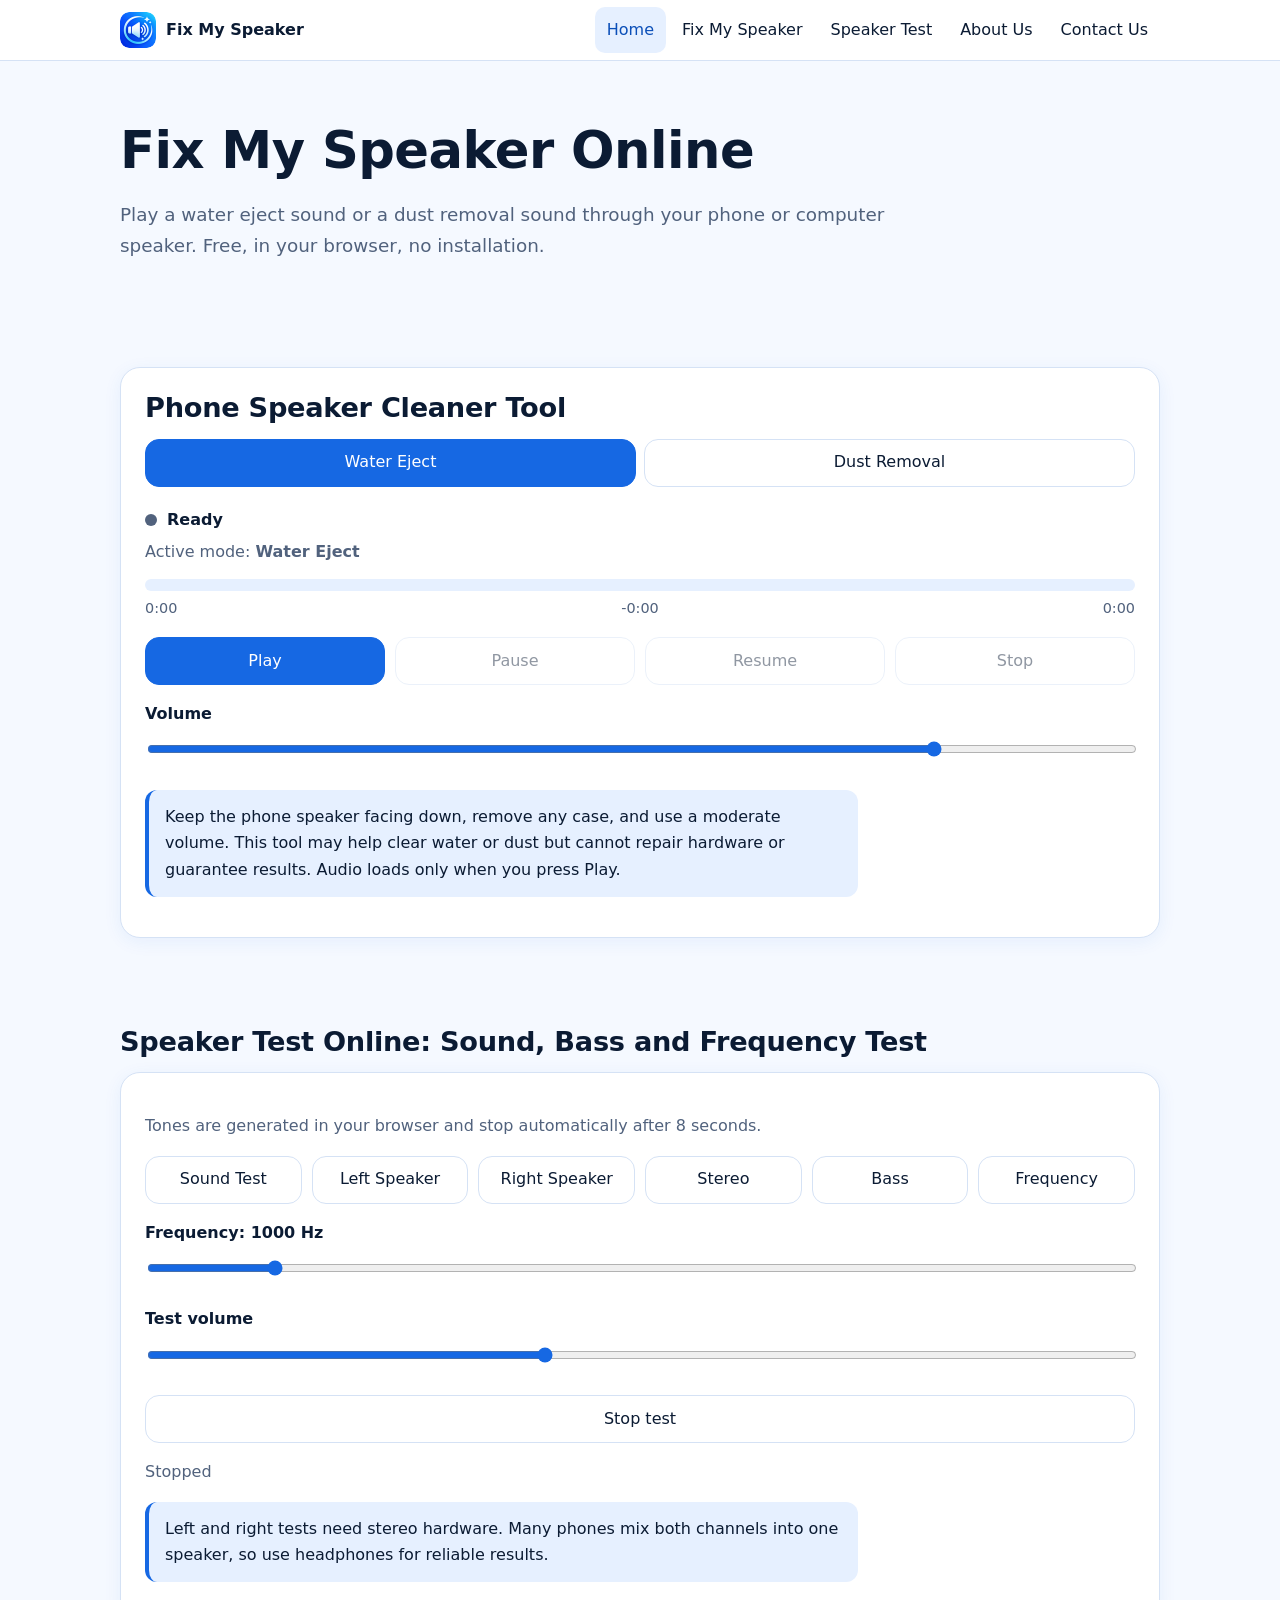
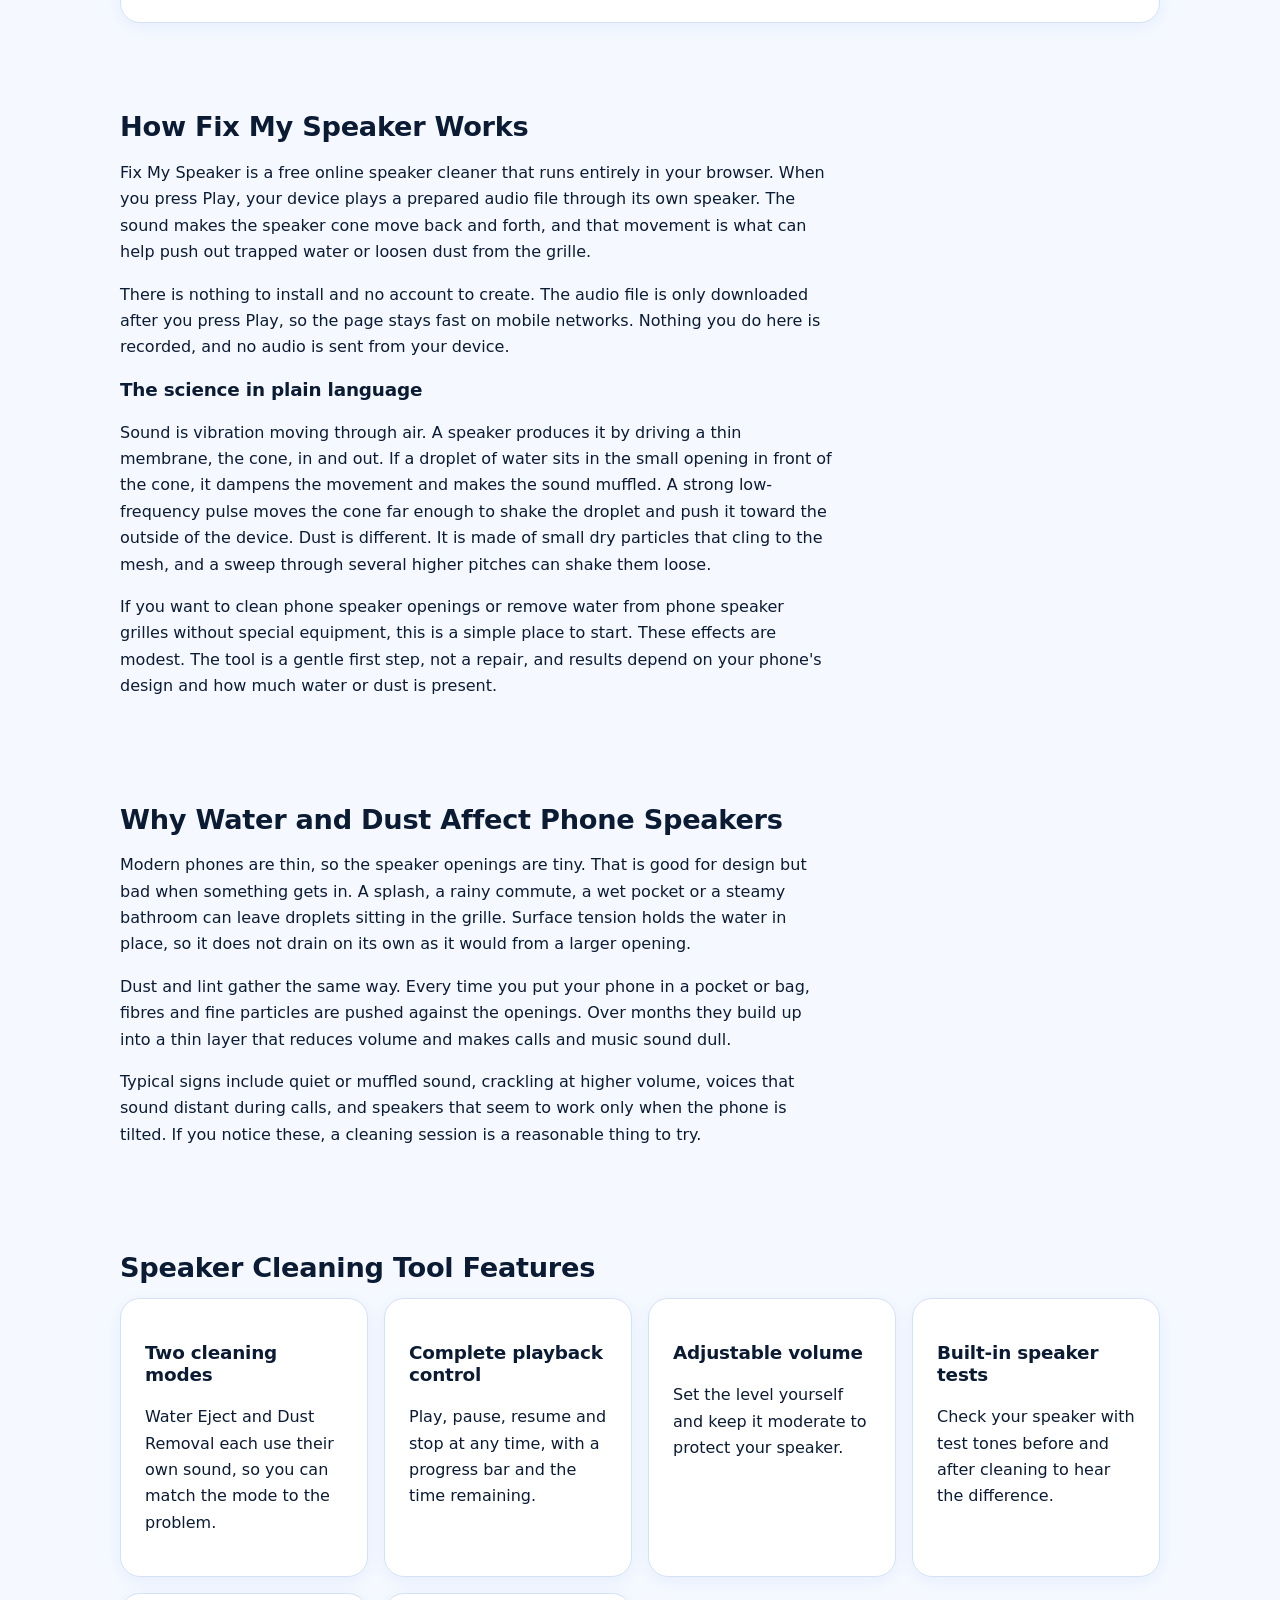
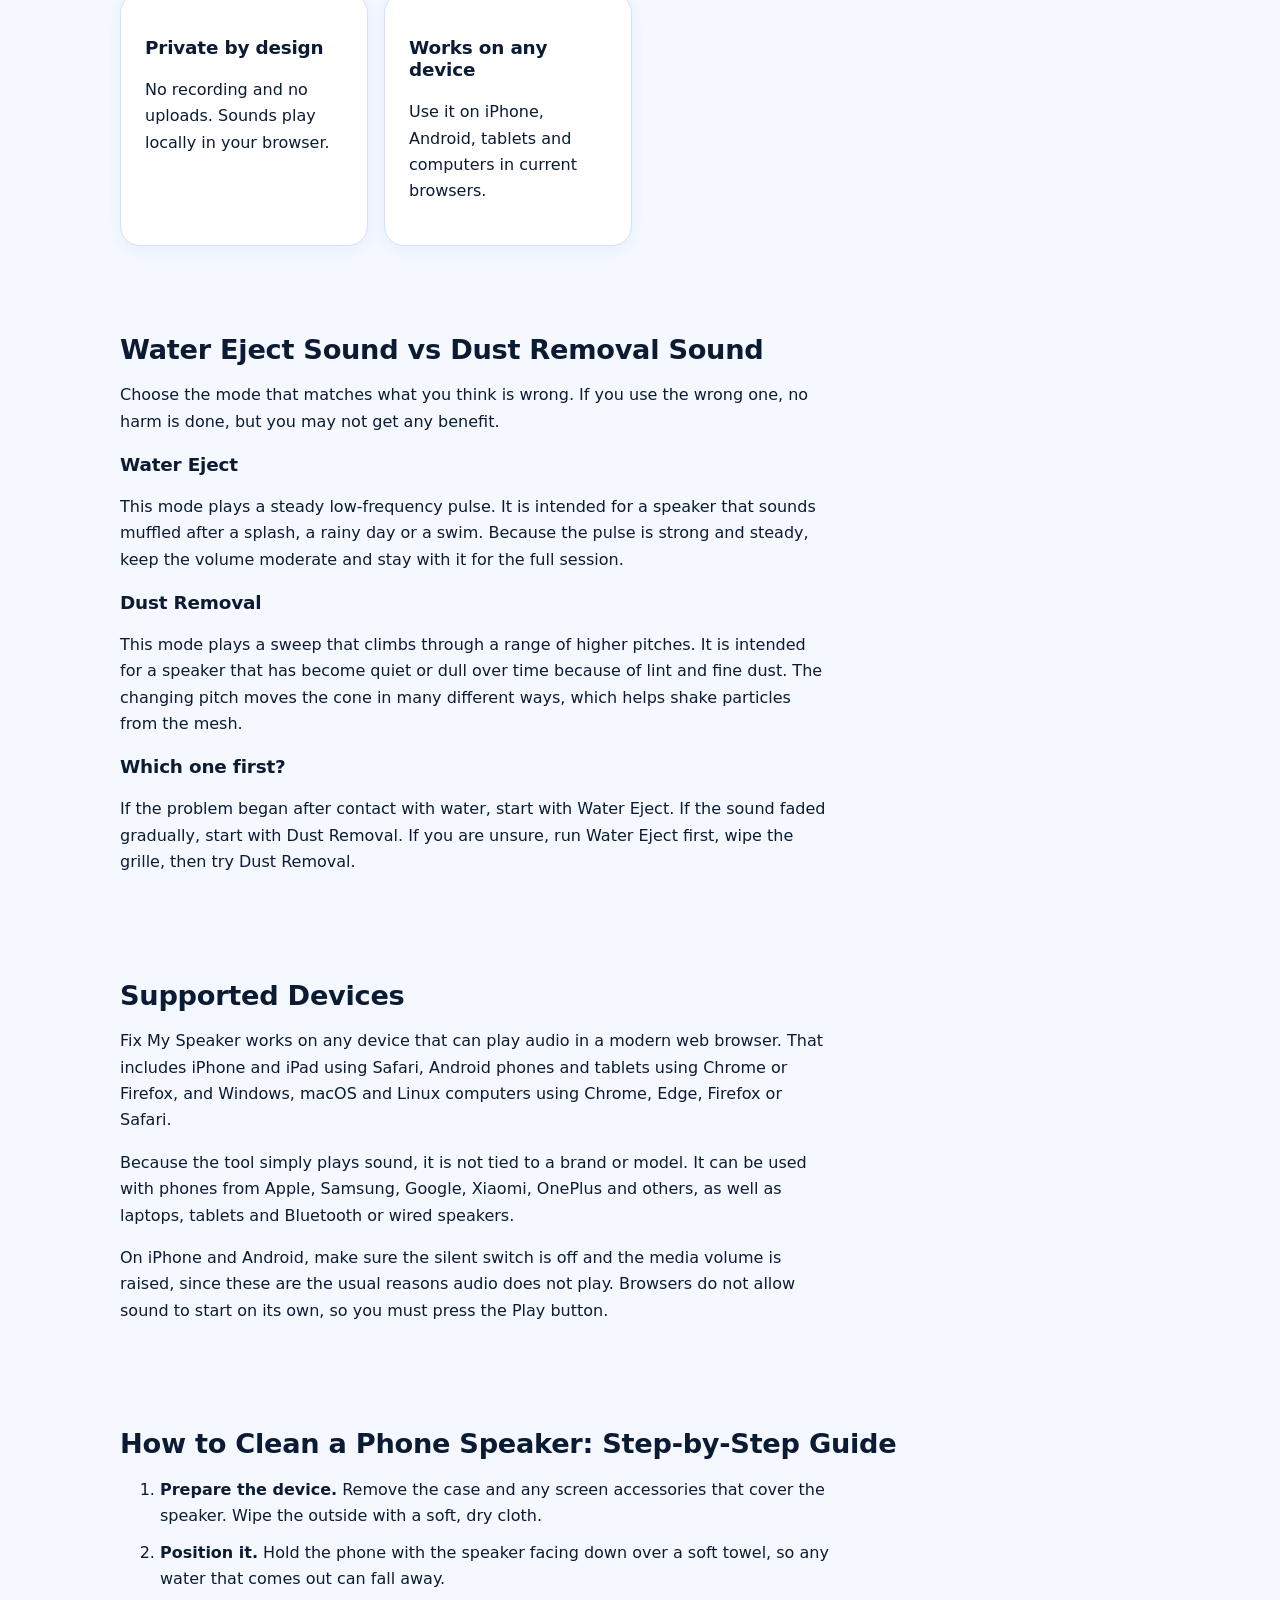
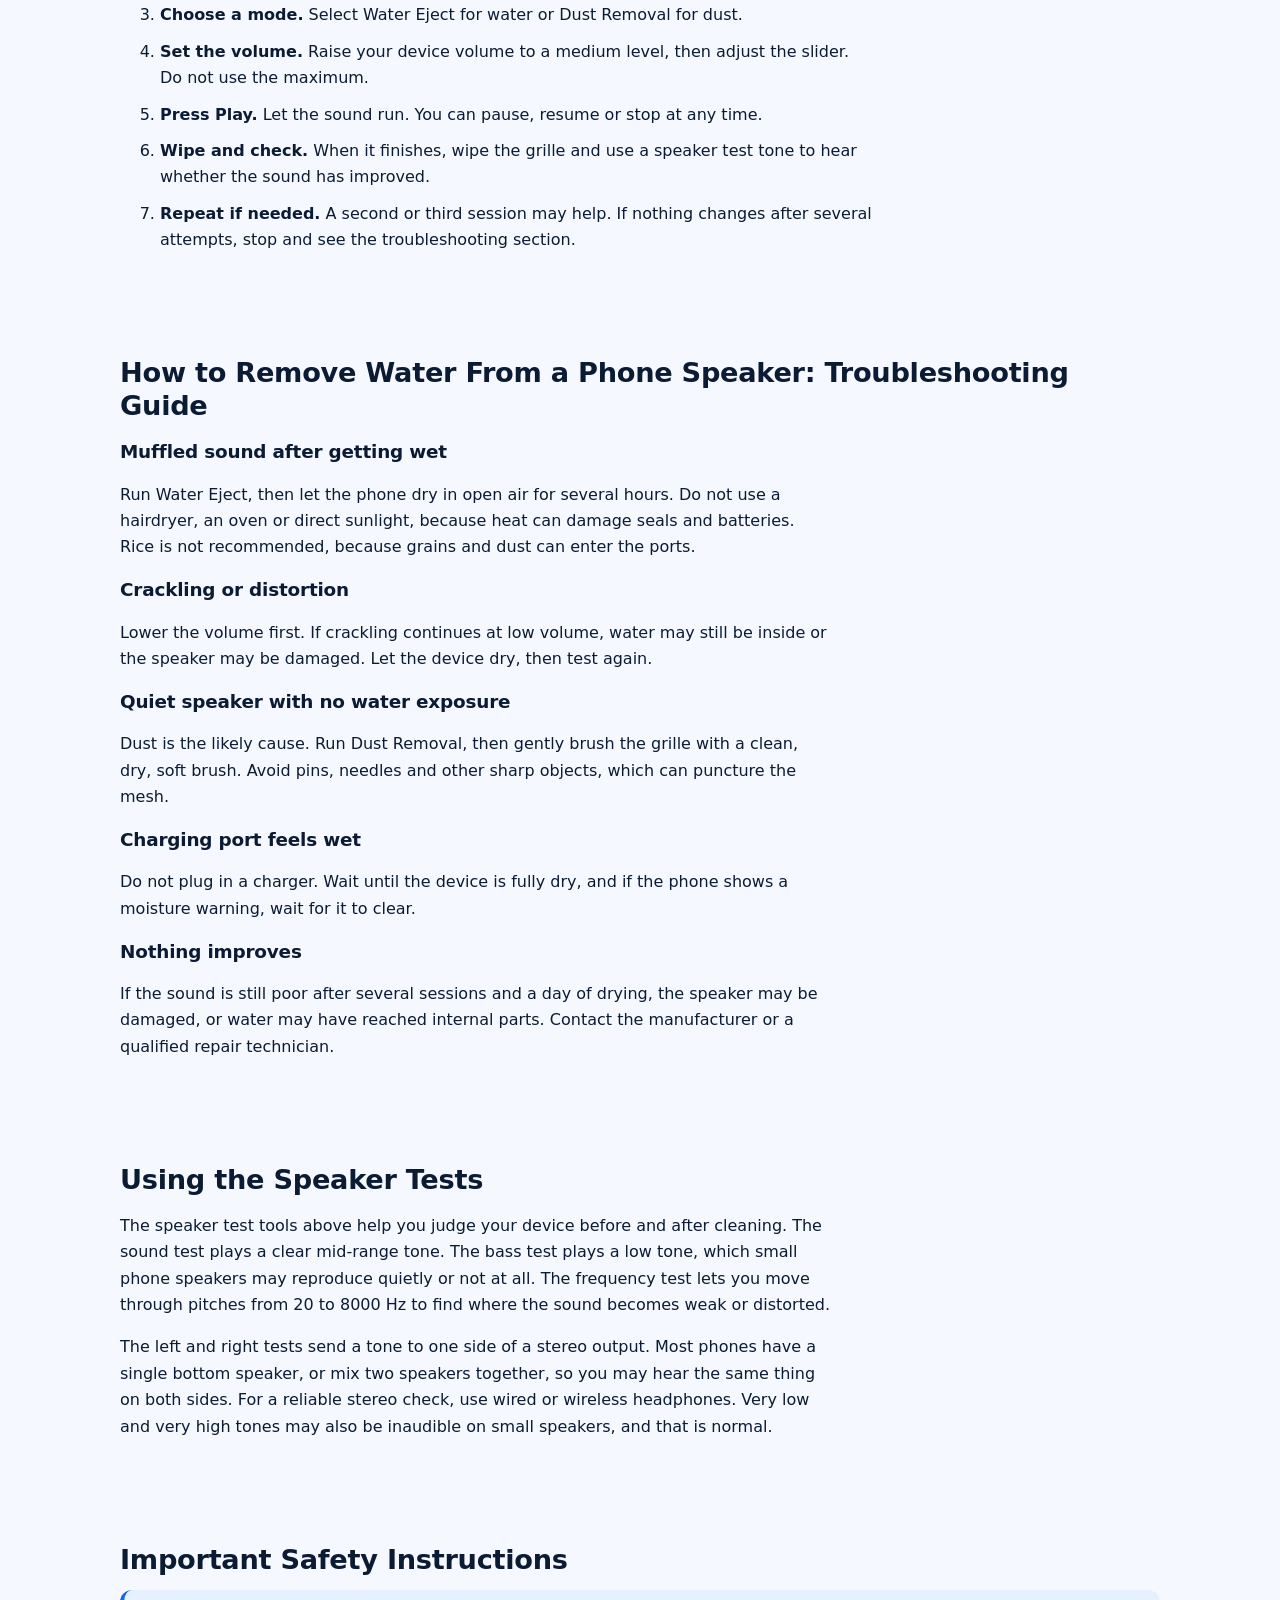
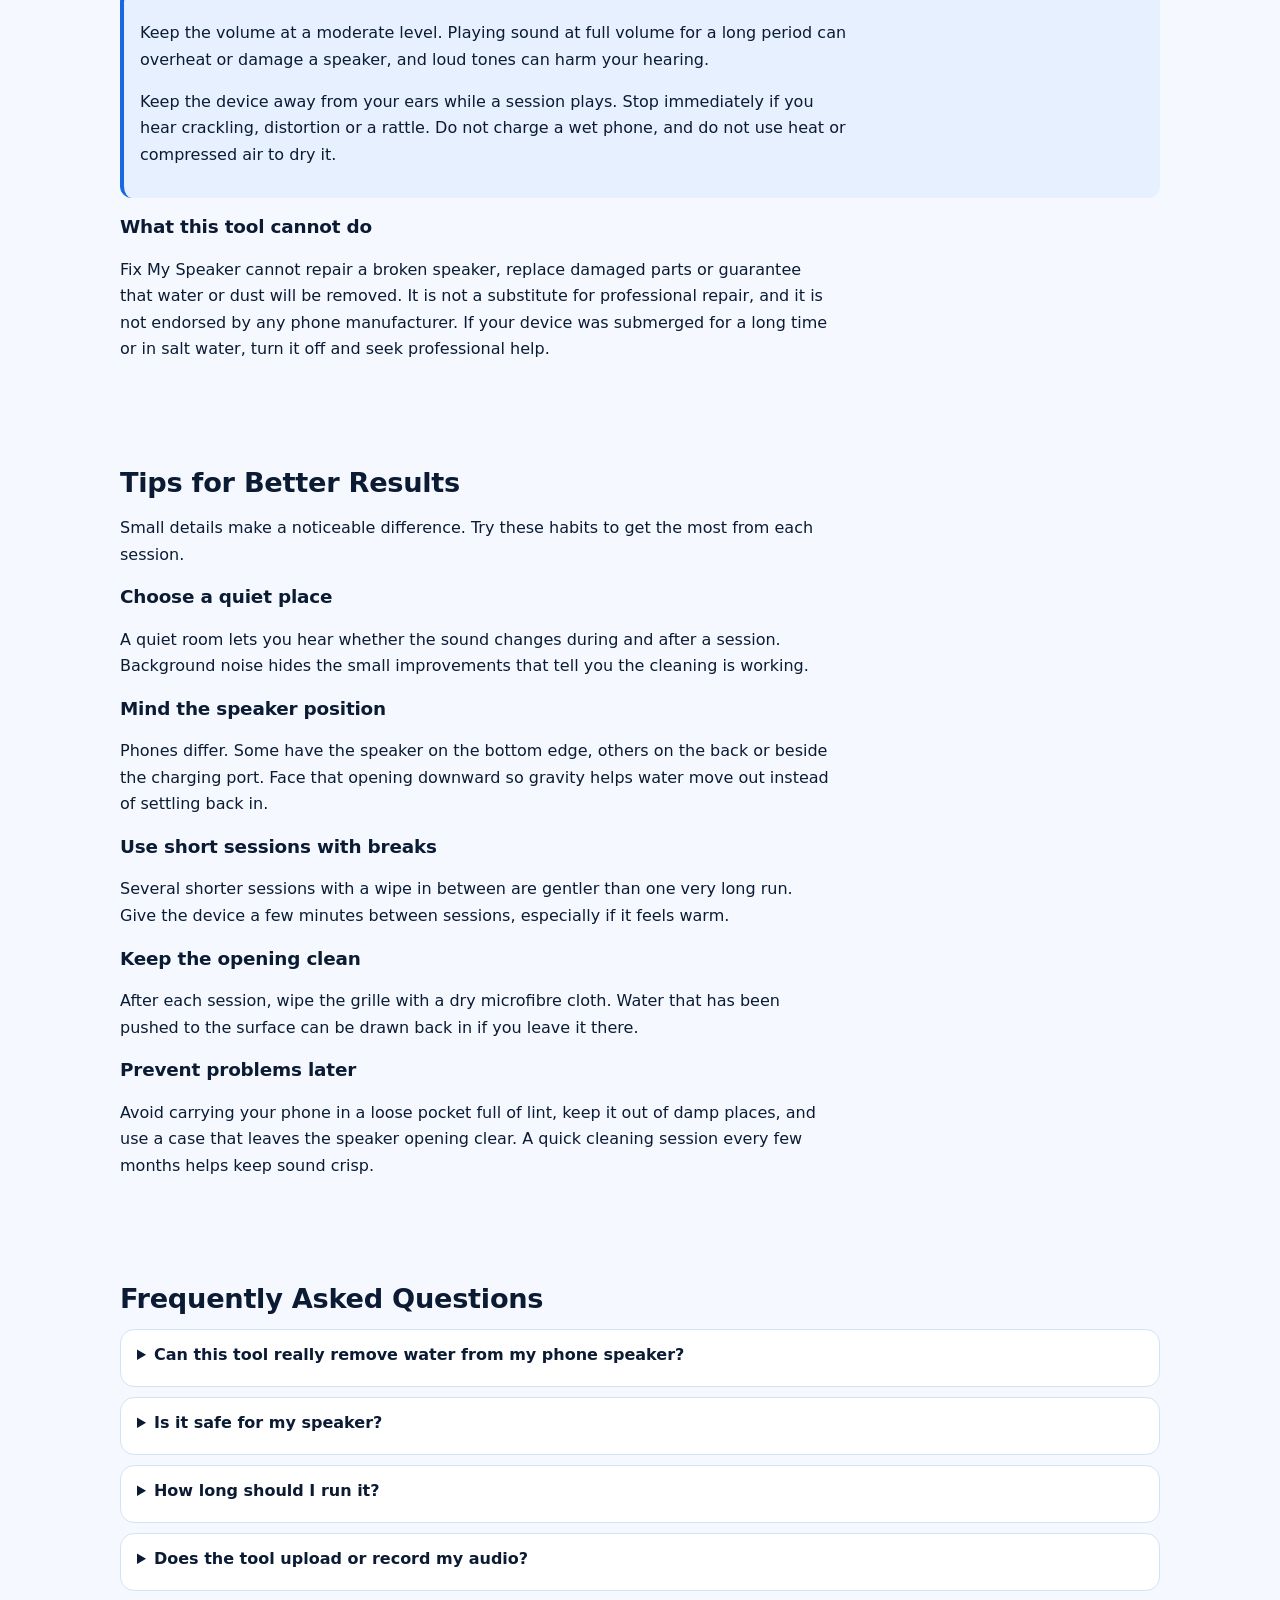
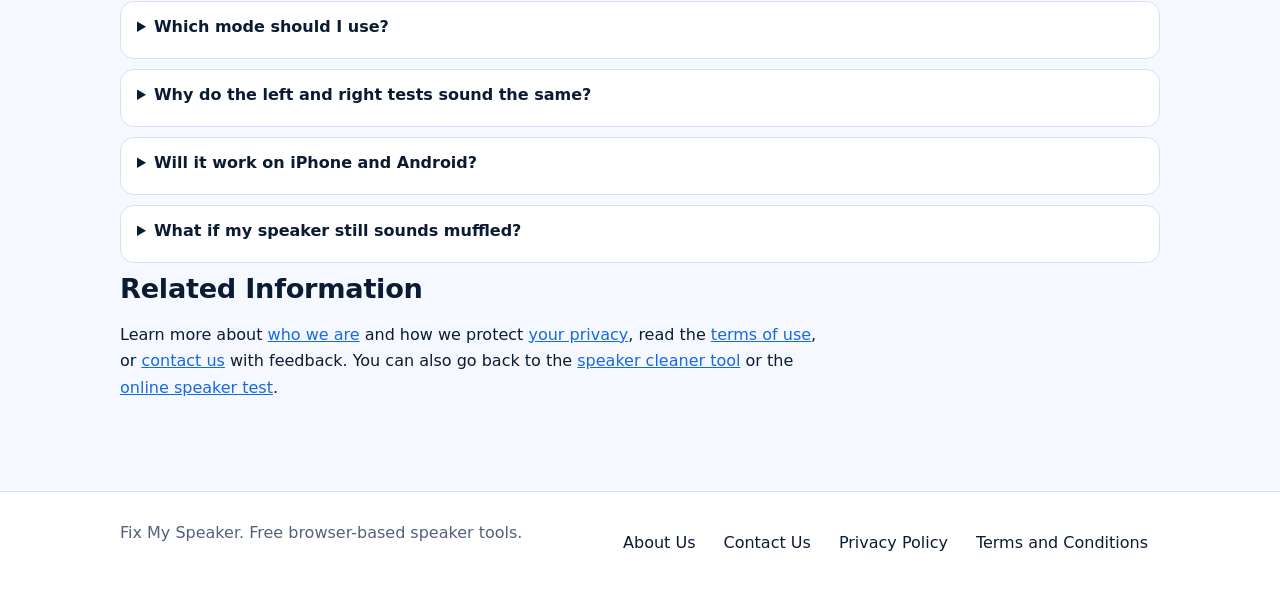
==== index.html @ d9e3760f "Add files via upload" ====
<!doctype html><html lang="en"><head><meta charset="utf-8"><meta name="viewport" content="width=device-width,initial-scale=1">
<title>Fix My Speaker Online | Water Eject and Dust Removal Sound</title><meta name="description" content="Fix My Speaker is a free online speaker cleaner. Play water eject and dust removal sounds, clean your phone speaker and run speaker tests in your browser."><meta name="robots" content="index,follow,max-image-preview:large,max-snippet:-1,max-video-preview:-1"><link rel="canonical" href="https://fixmyspeakercleaner.com.in/"><link rel="alternate" hreflang="en" href="https://fixmyspeakercleaner.com.in/"><link rel="alternate" hreflang="x-default" href="https://fixmyspeakercleaner.com.in/">
<meta name="author" content="Fix My Speaker"><meta name="color-scheme" content="light dark"><meta name="theme-color" content="#1668e3">
<meta property="og:type" content="website"><meta property="og:site_name" content="Fix My Speaker"><meta property="og:locale" content="en_US"><meta property="og:title" content="Fix My Speaker Online | Water Eject and Dust Removal Sound"><meta property="og:description" content="Fix My Speaker is a free online speaker cleaner. Play water eject and dust removal sounds, clean your phone speaker and run speaker tests in your browser."><meta property="og:url" content="https://fixmyspeakercleaner.com.in/">
<meta property="og:image" content="https://fixmyspeakercleaner.com.in/og-image.png"><meta property="og:image:width" content="1200"><meta property="og:image:height" content="630"><meta property="og:image:alt" content="Fix My Speaker logo with the text Water Eject and Dust Removal Sound">
<meta name="twitter:card" content="summary_large_image"><meta name="twitter:title" content="Fix My Speaker Online | Water Eject and Dust Removal Sound"><meta name="twitter:description" content="Fix My Speaker is a free online speaker cleaner. Play water eject and dust removal sounds, clean your phone speaker and run speaker tests in your browser."><meta name="twitter:image" content="https://fixmyspeakercleaner.com.in/og-image.png"><meta name="twitter:image:alt" content="Fix My Speaker logo with the text Water Eject and Dust Removal Sound">
<link rel="icon" href="/favicon.ico" sizes="any"><link rel="icon" type="image/png" sizes="32x32" href="/favicon-32.png"><link rel="icon" type="image/png" sizes="16x16" href="/favicon-16.png"><link rel="apple-touch-icon" href="/apple-touch-icon.png"><link rel="manifest" href="/manifest.webmanifest">
<link rel="stylesheet" href="/style.css">
<script type="application/ld+json">[{"@context": "https://schema.org", "@type": "WebSite", "@id": "https://fixmyspeakercleaner.com.in/#website", "name": "Fix My Speaker", "alternateName": "Fix My Speaker Online", "url": "https://fixmyspeakercleaner.com.in/", "inLanguage": "en", "publisher": {"@id": "https://fixmyspeakercleaner.com.in/#org"}}, {"@type": "Organization", "@id": "https://fixmyspeakercleaner.com.in/#org", "name": "Fix My Speaker", "url": "https://fixmyspeakercleaner.com.in/", "logo": {"@type": "ImageObject", "url": "https://fixmyspeakercleaner.com.in/icon-512.png", "width": 512, "height": 512}, "@context": "https://schema.org"}, {"@context": "https://schema.org", "@type": "WebPage", "@id": "https://fixmyspeakercleaner.com.in/#webpage", "url": "https://fixmyspeakercleaner.com.in/", "name": "Fix My Speaker Online | Water Eject and Dust Removal Sound", "description": "Fix My Speaker is a free online speaker cleaner. Play water eject and dust removal sounds, clean your phone speaker and run speaker tests in your browser.", "inLanguage": "en", "isPartOf": {"@id": "https://fixmyspeakercleaner.com.in/#website"}, "publisher": {"@id": "https://fixmyspeakercleaner.com.in/#org"}, "primaryImageOfPage": {"@type": "ImageObject", "url": "https://fixmyspeakercleaner.com.in/og-image.png", "width": 1200, "height": 630}, "datePublished": "2026-10-30", "dateModified": "2026-10-30"}, {"@context": "https://schema.org", "@type": "WebApplication", "name": "Fix My Speaker Speaker Cleaner", "url": "https://fixmyspeakercleaner.com.in/", "applicationCategory": "UtilitiesApplication", "operatingSystem": "Any (web browser)", "browserRequirements": "Requires a modern browser with HTML5 audio", "description": "Online speaker cleaner with water eject and dust removal sounds and speaker tests.", "inLanguage": "en", "isAccessibleForFree": true, "offers": {"@type": "Offer", "price": "0", "priceCurrency": "USD"}, "publisher": {"@id": "https://fixmyspeakercleaner.com.in/#org"}}]</script></head><body>
<a class="skip" href="#main">Skip to main content</a>
<header><div class="w"><a class="logo" href="/"><img src="/logo-72.png" width="36" height="36" alt="Fix My Speaker logo, a speaker icon with sound waves"><span>Fix My Speaker</span></a><nav aria-label="Main"><a href="/" aria-current="page">Home</a><a href="/#fix-my-speaker">Fix My Speaker</a><a href="/#speaker-test">Speaker Test</a><a href="/about-us.html">About Us</a><a href="/contact-us.html">Contact Us</a></nav></div></header>
<main id="main"><section><div class="w"><h1>Fix My Speaker Online</h1>
<p class="mut" style="font-size:1.15rem">Play a water eject sound or a dust removal sound through your phone or computer speaker. Free, in your browser, no installation.</p></div></section>
<section id="fix-my-speaker"><div class="w"><div class="card" id="tool">
<h2>Phone Speaker Cleaner Tool</h2>
<div class="tabs" role="tablist" aria-label="Cleaning mode"><button class="tab" role="tab" data-mode="water" aria-selected="true">Water Eject</button><button class="tab" role="tab" data-mode="dust" aria-selected="false">Dust Removal</button></div>
<div id="stbox" class="status" aria-live="polite"><span class="dot"></span><span id="st">Ready</span></div>
<p class="mut" style="margin:6px 0 14px">Active mode: <strong id="modename">Water Eject</strong></p>
<div class="bar" id="bar" role="progressbar" aria-label="Playback progress"><i></i></div>
<div class="times"><span id="cur">0:00</span><span id="rem">-0:00</span><span id="tot">0:00</span></div>
<div class="ctrls"><button class="primary" id="play">Play</button><button id="pause" disabled>Pause</button><button id="resume" disabled>Resume</button><button id="stop" disabled>Stop</button></div>
<label for="vol">Volume</label><input id="vol" type="range" min="0" max="100" value="80">
<p id="err" class="msg err" role="alert"></p>
<p class="note">Keep the phone speaker facing down, remove any case, and use a moderate volume. This tool may help clear water or dust but cannot repair hardware or guarantee results. Audio loads only when you press Play.</p>
</div></div></section>
<section id="speaker-test"><div class="w"><h2>Speaker Test Online: Sound, Bass and Frequency Test</h2>
<div class="card"><p class="mut">Tones are generated in your browser and stop automatically after 8 seconds.</p>
<div class="ctrls"><button data-t="s" data-f="440">Sound Test</button><button data-t="l" data-f="440" data-p="-1">Left Speaker</button><button data-t="r" data-f="440" data-p="1">Right Speaker</button><button data-t="st" data-f="440">Stereo</button><button data-t="b" data-f="60">Bass</button><button data-t="freq">Frequency</button></div>
<label for="fq">Frequency: <span id="fqv">1000 Hz</span></label><input id="fq" type="range" min="20" max="8000" value="1000">
<label for="tvol">Test volume</label><input id="tvol" type="range" min="0" max="100" value="40">
<div class="ctrls"><button id="tstop">Stop test</button></div><p id="tstat" class="mut" aria-live="polite">Stopped</p><p id="terr" class="msg err"></p>
<p class="note">Left and right tests need stereo hardware. Many phones mix both channels into one speaker, so use headphones for reliable results.</p></div></div></section>
<section><div class="w"><h2>How Fix My Speaker Works</h2>
<p>Fix My Speaker is a free online speaker cleaner that runs entirely in your browser. When you press Play, your device plays a prepared audio file through its own speaker. The sound makes the speaker cone move back and forth, and that movement is what can help push out trapped water or loosen dust from the grille.</p>
<p>There is nothing to install and no account to create. The audio file is only downloaded after you press Play, so the page stays fast on mobile networks. Nothing you do here is recorded, and no audio is sent from your device.</p>
<h3>The science in plain language</h3>
<p>Sound is vibration moving through air. A speaker produces it by driving a thin membrane, the cone, in and out. If a droplet of water sits in the small opening in front of the cone, it dampens the movement and makes the sound muffled. A strong low-frequency pulse moves the cone far enough to shake the droplet and push it toward the outside of the device. Dust is different. It is made of small dry particles that cling to the mesh, and a sweep through several higher pitches can shake them loose.</p>
<p>If you want to clean phone speaker openings or remove water from phone speaker grilles without special equipment, this is a simple place to start. These effects are modest. The tool is a gentle first step, not a repair, and results depend on your phone's design and how much water or dust is present.</p></div></section>
<section><div class="w"><h2>Why Water and Dust Affect Phone Speakers</h2>
<p>Modern phones are thin, so the speaker openings are tiny. That is good for design but bad when something gets in. A splash, a rainy commute, a wet pocket or a steamy bathroom can leave droplets sitting in the grille. Surface tension holds the water in place, so it does not drain on its own as it would from a larger opening.</p>
<p>Dust and lint gather the same way. Every time you put your phone in a pocket or bag, fibres and fine particles are pushed against the openings. Over months they build up into a thin layer that reduces volume and makes calls and music sound dull.</p>
<p>Typical signs include quiet or muffled sound, crackling at higher volume, voices that sound distant during calls, and speakers that seem to work only when the phone is tilted. If you notice these, a cleaning session is a reasonable thing to try.</p></div></section>
<section><div class="w"><h2>Speaker Cleaning Tool Features</h2><div class="grid">
<div class="card"><h3>Two cleaning modes</h3><p>Water Eject and Dust Removal each use their own sound, so you can match the mode to the problem.</p></div>
<div class="card"><h3>Complete playback control</h3><p>Play, pause, resume and stop at any time, with a progress bar and the time remaining.</p></div>
<div class="card"><h3>Adjustable volume</h3><p>Set the level yourself and keep it moderate to protect your speaker.</p></div>
<div class="card"><h3>Built-in speaker tests</h3><p>Check your speaker with test tones before and after cleaning to hear the difference.</p></div>
<div class="card"><h3>Private by design</h3><p>No recording and no uploads. Sounds play locally in your browser.</p></div>
<div class="card"><h3>Works on any device</h3><p>Use it on iPhone, Android, tablets and computers in current browsers.</p></div></div></div></section>
<section><div class="w"><h2>Water Eject Sound vs Dust Removal Sound</h2>
<p>Choose the mode that matches what you think is wrong. If you use the wrong one, no harm is done, but you may not get any benefit.</p>
<h3>Water Eject</h3><p>This mode plays a steady low-frequency pulse. It is intended for a speaker that sounds muffled after a splash, a rainy day or a swim. Because the pulse is strong and steady, keep the volume moderate and stay with it for the full session.</p>
<h3>Dust Removal</h3><p>This mode plays a sweep that climbs through a range of higher pitches. It is intended for a speaker that has become quiet or dull over time because of lint and fine dust. The changing pitch moves the cone in many different ways, which helps shake particles from the mesh.</p>
<h3>Which one first?</h3><p>If the problem began after contact with water, start with Water Eject. If the sound faded gradually, start with Dust Removal. If you are unsure, run Water Eject first, wipe the grille, then try Dust Removal.</p></div></section>
<section><div class="w"><h2>Supported Devices</h2>
<p>Fix My Speaker works on any device that can play audio in a modern web browser. That includes iPhone and iPad using Safari, Android phones and tablets using Chrome or Firefox, and Windows, macOS and Linux computers using Chrome, Edge, Firefox or Safari.</p>
<p>Because the tool simply plays sound, it is not tied to a brand or model. It can be used with phones from Apple, Samsung, Google, Xiaomi, OnePlus and others, as well as laptops, tablets and Bluetooth or wired speakers.</p>
<p>On iPhone and Android, make sure the silent switch is off and the media volume is raised, since these are the usual reasons audio does not play. Browsers do not allow sound to start on its own, so you must press the Play button.</p></div></section>
<section><div class="w"><h2>How to Clean a Phone Speaker: Step-by-Step Guide</h2>
<ol><li><strong>Prepare the device.</strong> Remove the case and any screen accessories that cover the speaker. Wipe the outside with a soft, dry cloth.</li>
<li><strong>Position it.</strong> Hold the phone with the speaker facing down over a soft towel, so any water that comes out can fall away.</li>
<li><strong>Choose a mode.</strong> Select Water Eject for water or Dust Removal for dust.</li>
<li><strong>Set the volume.</strong> Raise your device volume to a medium level, then adjust the slider. Do not use the maximum.</li>
<li><strong>Press Play.</strong> Let the sound run. You can pause, resume or stop at any time.</li>
<li><strong>Wipe and check.</strong> When it finishes, wipe the grille and use a speaker test tone to hear whether the sound has improved.</li>
<li><strong>Repeat if needed.</strong> A second or third session may help. If nothing changes after several attempts, stop and see the troubleshooting section.</li></ol></div></section>
<section><div class="w"><h2>How to Remove Water From a Phone Speaker: Troubleshooting Guide</h2>
<h3>Muffled sound after getting wet</h3><p>Run Water Eject, then let the phone dry in open air for several hours. Do not use a hairdryer, an oven or direct sunlight, because heat can damage seals and batteries. Rice is not recommended, because grains and dust can enter the ports.</p>
<h3>Crackling or distortion</h3><p>Lower the volume first. If crackling continues at low volume, water may still be inside or the speaker may be damaged. Let the device dry, then test again.</p>
<h3>Quiet speaker with no water exposure</h3><p>Dust is the likely cause. Run Dust Removal, then gently brush the grille with a clean, dry, soft brush. Avoid pins, needles and other sharp objects, which can puncture the mesh.</p>
<h3>Charging port feels wet</h3><p>Do not plug in a charger. Wait until the device is fully dry, and if the phone shows a moisture warning, wait for it to clear.</p>
<h3>Nothing improves</h3><p>If the sound is still poor after several sessions and a day of drying, the speaker may be damaged, or water may have reached internal parts. Contact the manufacturer or a qualified repair technician.</p></div></section>
<section id="speaker-test-guide"><div class="w"><h2>Using the Speaker Tests</h2>
<p>The speaker test tools above help you judge your device before and after cleaning. The sound test plays a clear mid-range tone. The bass test plays a low tone, which small phone speakers may reproduce quietly or not at all. The frequency test lets you move through pitches from 20 to 8000 Hz to find where the sound becomes weak or distorted.</p>
<p>The left and right tests send a tone to one side of a stereo output. Most phones have a single bottom speaker, or mix two speakers together, so you may hear the same thing on both sides. For a reliable stereo check, use wired or wireless headphones. Very low and very high tones may also be inaudible on small speakers, and that is normal.</p></div></section>
<section><div class="w"><h2>Important Safety Instructions</h2>
<div class="note"><p>Keep the volume at a moderate level. Playing sound at full volume for a long period can overheat or damage a speaker, and loud tones can harm your hearing.</p>
<p>Keep the device away from your ears while a session plays. Stop immediately if you hear crackling, distortion or a rattle. Do not charge a wet phone, and do not use heat or compressed air to dry it.</p></div>
<h3>What this tool cannot do</h3><p>Fix My Speaker cannot repair a broken speaker, replace damaged parts or guarantee that water or dust will be removed. It is not a substitute for professional repair, and it is not endorsed by any phone manufacturer. If your device was submerged for a long time or in salt water, turn it off and seek professional help.</p></div></section>
<section><div class="w"><h2>Tips for Better Results</h2>
<p>Small details make a noticeable difference. Try these habits to get the most from each session.</p>
<h3>Choose a quiet place</h3><p>A quiet room lets you hear whether the sound changes during and after a session. Background noise hides the small improvements that tell you the cleaning is working.</p>
<h3>Mind the speaker position</h3><p>Phones differ. Some have the speaker on the bottom edge, others on the back or beside the charging port. Face that opening downward so gravity helps water move out instead of settling back in.</p>
<h3>Use short sessions with breaks</h3><p>Several shorter sessions with a wipe in between are gentler than one very long run. Give the device a few minutes between sessions, especially if it feels warm.</p>
<h3>Keep the opening clean</h3><p>After each session, wipe the grille with a dry microfibre cloth. Water that has been pushed to the surface can be drawn back in if you leave it there.</p>
<h3>Prevent problems later</h3><p>Avoid carrying your phone in a loose pocket full of lint, keep it out of damp places, and use a case that leaves the speaker opening clear. A quick cleaning session every few months helps keep sound crisp.</p></div></section>
<section><div class="w"><h2>Frequently Asked Questions</h2><details><summary>Can this tool really remove water from my phone speaker?</summary><p>It plays a low-frequency sound that makes the speaker cone vibrate, which can help push out water near the grille. It cannot guarantee results or repair damaged hardware.</p></details><details><summary>Is it safe for my speaker?</summary><p>Use a moderate volume and stop if you hear crackling or distortion. Avoid maximum volume and long sessions.</p></details><details><summary>How long should I run it?</summary><p>Run a full session of about one minute, wipe the grille, then repeat two or three times if needed.</p></details><details><summary>Does the tool upload or record my audio?</summary><p>No. The sounds play in your browser. Nothing is recorded or sent from your device.</p></details><details><summary>Which mode should I use?</summary><p>Use Water Eject after water exposure and Dust Removal when the sound has gradually become quiet or dull.</p></details><details><summary>Why do the left and right tests sound the same?</summary><p>Most phones have one speaker or mix channels. Use headphones for a reliable stereo test.</p></details><details><summary>Will it work on iPhone and Android?</summary><p>Yes. It works in current Safari, Chrome, Firefox and Edge. Turn off silent mode and raise the media volume first.</p></details><details><summary>What if my speaker still sounds muffled?</summary><p>Let the phone dry in open air without heat, then contact the manufacturer or a repair technician if the problem continues.</p></details>
<h2>Related Information</h2><p>Learn more about <a href="/about-us.html">who we are</a> and how we protect <a href="/privacy-policy.html">your privacy</a>, read the <a href="/terms-and-conditions.html">terms of use</a>, or <a href="/contact-us.html">contact us</a> with feedback. You can also go back to the <a href="#fix-my-speaker">speaker cleaner tool</a> or the <a href="#speaker-test">online speaker test</a>.</p></div></section>

<script type="application/ld+json">{"@context": "https://schema.org", "@type": "FAQPage", "mainEntity": [{"@type": "Question", "name": "Can this tool really remove water from my phone speaker?", "acceptedAnswer": {"@type": "Answer", "text": "It plays a low-frequency sound that makes the speaker cone vibrate, which can help push out water near the grille. It cannot guarantee results or repair damaged hardware."}}, {"@type": "Question", "name": "Is it safe for my speaker?", "acceptedAnswer": {"@type": "Answer", "text": "Use a moderate volume and stop if you hear crackling or distortion. Avoid maximum volume and long sessions."}}, {"@type": "Question", "name": "How long should I run it?", "acceptedAnswer": {"@type": "Answer", "text": "Run a full session of about one minute, wipe the grille, then repeat two or three times if needed."}}, {"@type": "Question", "name": "Does the tool upload or record my audio?", "acceptedAnswer": {"@type": "Answer", "text": "No. The sounds play in your browser. Nothing is recorded or sent from your device."}}, {"@type": "Question", "name": "Which mode should I use?", "acceptedAnswer": {"@type": "Answer", "text": "Use Water Eject after water exposure and Dust Removal when the sound has gradually become quiet or dull."}}, {"@type": "Question", "name": "Why do the left and right tests sound the same?", "acceptedAnswer": {"@type": "Answer", "text": "Most phones have one speaker or mix channels. Use headphones for a reliable stereo test."}}, {"@type": "Question", "name": "Will it work on iPhone and Android?", "acceptedAnswer": {"@type": "Answer", "text": "Yes. It works in current Safari, Chrome, Firefox and Edge. Turn off silent mode and raise the media volume first."}}, {"@type": "Question", "name": "What if my speaker still sounds muffled?", "acceptedAnswer": {"@type": "Answer", "text": "Let the phone dry in open air without heat, then contact the manufacturer or a repair technician if the problem continues."}}]}</script></main>
<footer><div class="w"><span class="mut">Fix My Speaker. Free browser-based speaker tools.</span><nav aria-label="Footer"><a href="/about-us.html">About Us</a><a href="/contact-us.html">Contact Us</a><a href="/privacy-policy.html">Privacy Policy</a><a href="/terms-and-conditions.html">Terms and Conditions</a></nav></div></footer>
<script src="/app.js" defer></script></body></html>
---- style.css ----
:root{--bg:#f5f9ff;--ink:#0b1b33;--mut:#51627d;--blue:#1668e3;--blue2:#0b4fb8;--tint:#e6f0ff;--line:#d5e2f5;--card:#fff;--ok:#0a7d4f;--err:#b3261e}
@media(prefers-color-scheme:dark){:root{--bg:#0a1424;--ink:#eaf1fc;--mut:#9fb2cf;--blue:#5a9bff;--blue2:#8ab8ff;--tint:#12233f;--line:#223657;--card:#0f1d33}}
*{box-sizing:border-box}html{scroll-behavior:smooth}
body{margin:0;background:var(--bg);color:var(--ink);font:1rem/1.65 system-ui,-apple-system,"Segoe UI",Roboto,sans-serif;overflow-x:hidden}
.w{max-width:1080px;margin:0 auto;padding:0 20px}a{color:var(--blue)}
h1,h2,h3{line-height:1.2;letter-spacing:-.01em}h1{font-size:clamp(2rem,6vw,3.2rem);margin:.3em 0}h2{font-size:1.7rem;margin:0 0 .5em}h3{font-size:1.15rem}
p,li{max-width:70ch}.mut{color:var(--mut)}
header{background:var(--card);border-bottom:1px solid var(--line);position:sticky;top:0;z-index:5}
header .w{display:flex;align-items:center;justify-content:space-between;min-height:60px;flex-wrap:wrap}
.logo{font-weight:700;text-decoration:none;color:var(--ink)}nav{display:flex;flex-wrap:wrap;gap:4px}
nav a{padding:10px 12px;border-radius:10px;text-decoration:none;color:var(--ink);min-height:44px;display:flex;align-items:center}
nav a:hover,nav a[aria-current]{background:var(--tint);color:var(--blue2)}
section{padding:44px 0}.crumb{font-size:.9rem;padding-top:16px}
.card{background:var(--card);border:1px solid var(--line);border-radius:20px;padding:24px;box-shadow:0 4px 18px rgba(22,104,227,.07)}
.grid{display:grid;gap:16px;grid-template-columns:repeat(auto-fit,minmax(240px,1fr))}
.tabs{display:grid;grid-template-columns:1fr 1fr;gap:8px;margin-bottom:20px}
button,.btn{font:inherit;min-height:48px;padding:0 20px;border-radius:14px;border:1px solid var(--line);background:var(--card);color:var(--ink);cursor:pointer}
button:disabled{opacity:.45;cursor:not-allowed}
.tab[aria-selected=true]{background:var(--blue);color:#fff;border-color:var(--blue)}
.primary{background:var(--blue);color:#fff;border-color:var(--blue)}
.ctrls{display:flex;flex-wrap:wrap;gap:10px;margin:16px 0}
.ctrls button{flex:1 1 90px}
:focus-visible{outline:3px solid var(--blue);outline-offset:2px}
.status{display:flex;align-items:center;gap:10px;font-weight:600}
.dot{width:12px;height:12px;border-radius:50%;background:var(--mut)}
.on .dot{background:var(--ok);box-shadow:0 0 0 5px rgba(10,125,79,.2)}
.bar{height:12px;border-radius:99px;background:var(--tint);overflow:hidden}
.bar i{display:block;height:100%;width:0;background:linear-gradient(90deg,var(--blue),var(--blue2))}
.times{display:flex;justify-content:space-between;font-variant-numeric:tabular-nums;font-size:.9rem;color:var(--mut);margin-top:6px}
input[type=range]{width:100%;min-height:32px;accent-color:var(--blue)}
input[type=text],input[type=email],textarea{width:100%;font:inherit;padding:12px;border-radius:12px;border:1px solid var(--line);background:var(--bg);color:var(--ink)}
label{display:block;font-weight:600;margin:14px 0 4px}
.msg{margin-top:12px;font-weight:600}.msg.err{color:var(--err)}.msg.ok{color:var(--ok)}
.note{background:var(--tint);border-left:4px solid var(--blue);padding:14px 16px;border-radius:12px}
details{border:1px solid var(--line);border-radius:14px;padding:12px 16px;margin:10px 0;background:var(--card)}summary{cursor:pointer;font-weight:600;min-height:32px}
footer{border-top:1px solid var(--line);padding:28px 0;margin-top:30px;background:var(--card)}footer .w{display:flex;flex-wrap:wrap;gap:8px 20px;justify-content:space-between}
footer nav a{min-height:40px}.hp{position:absolute;left:-9999px}
.logo{display:flex;align-items:center;gap:10px}.logo img{border-radius:9px;display:block}
.w ol li{margin-bottom:10px}
.skip{position:absolute;left:-9999px;top:8px;background:var(--blue);color:#fff;padding:10px 14px;border-radius:10px;z-index:10}.skip:focus{left:8px}
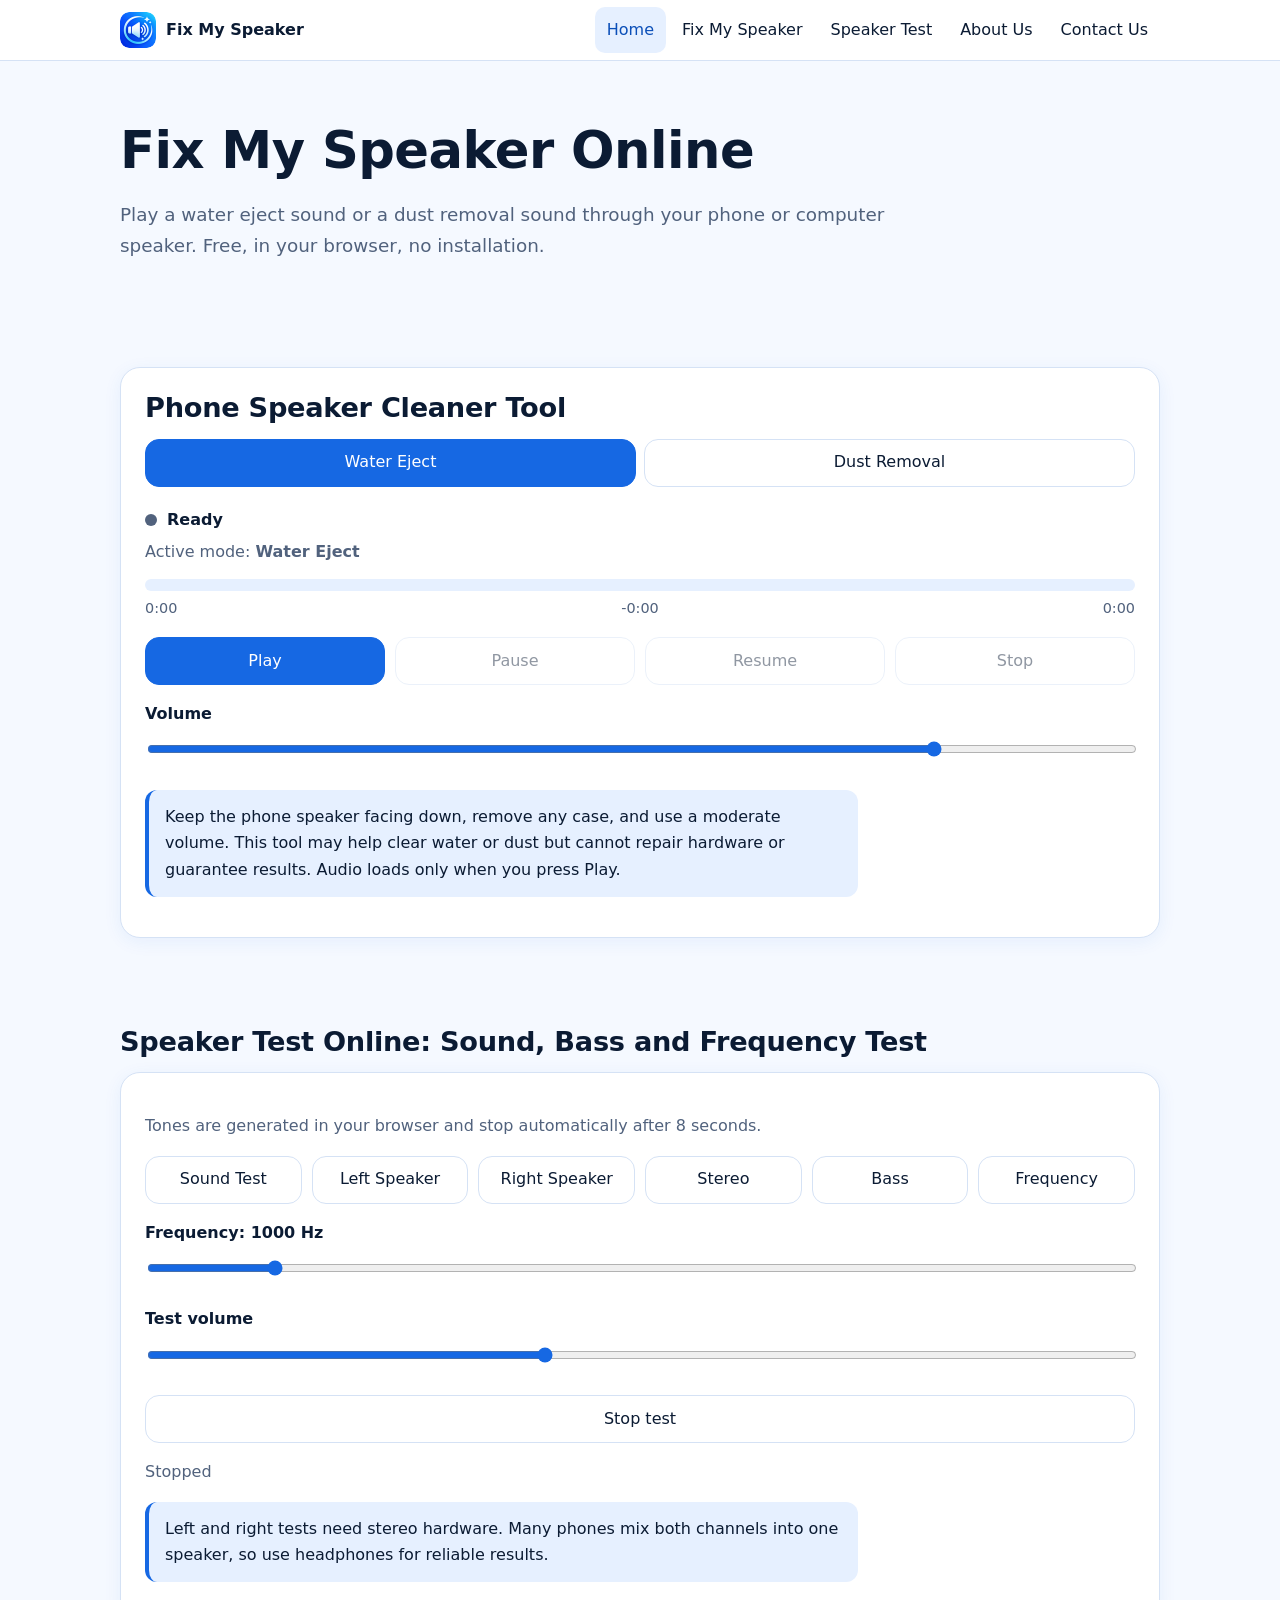
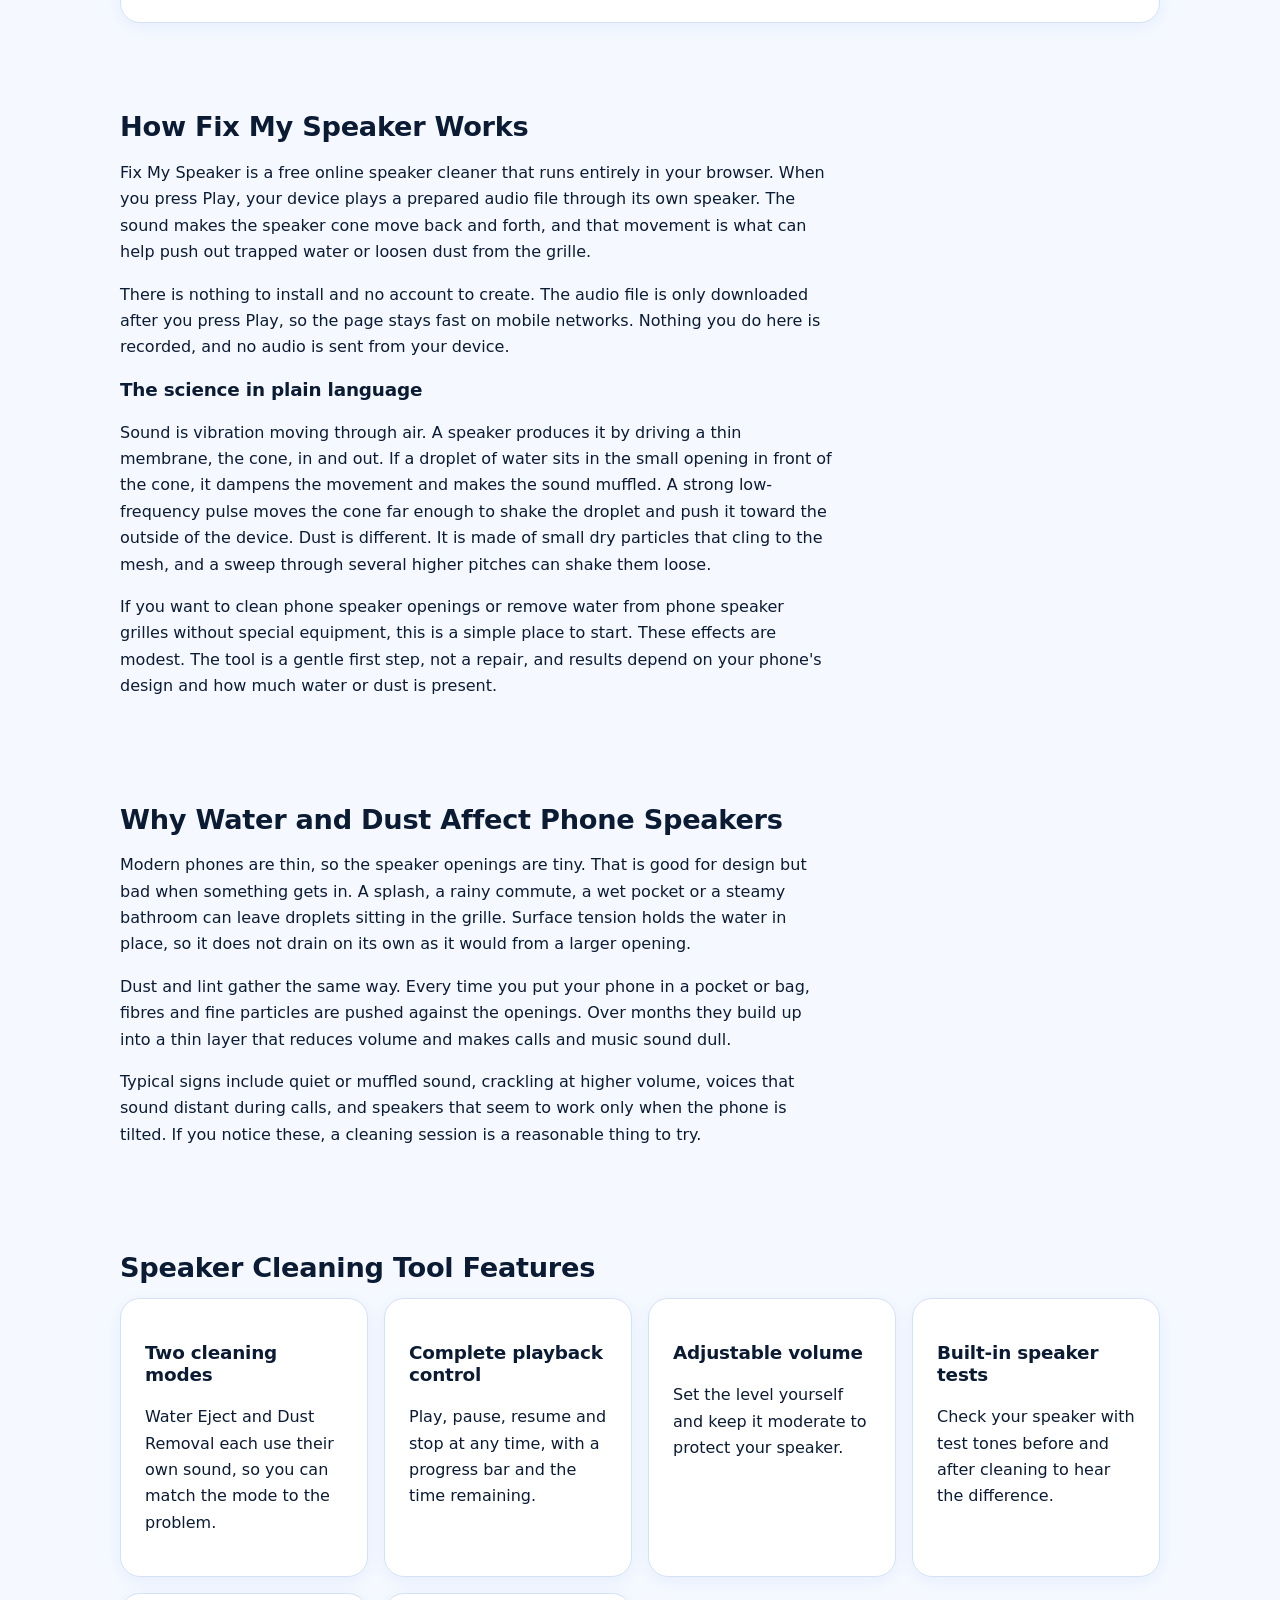
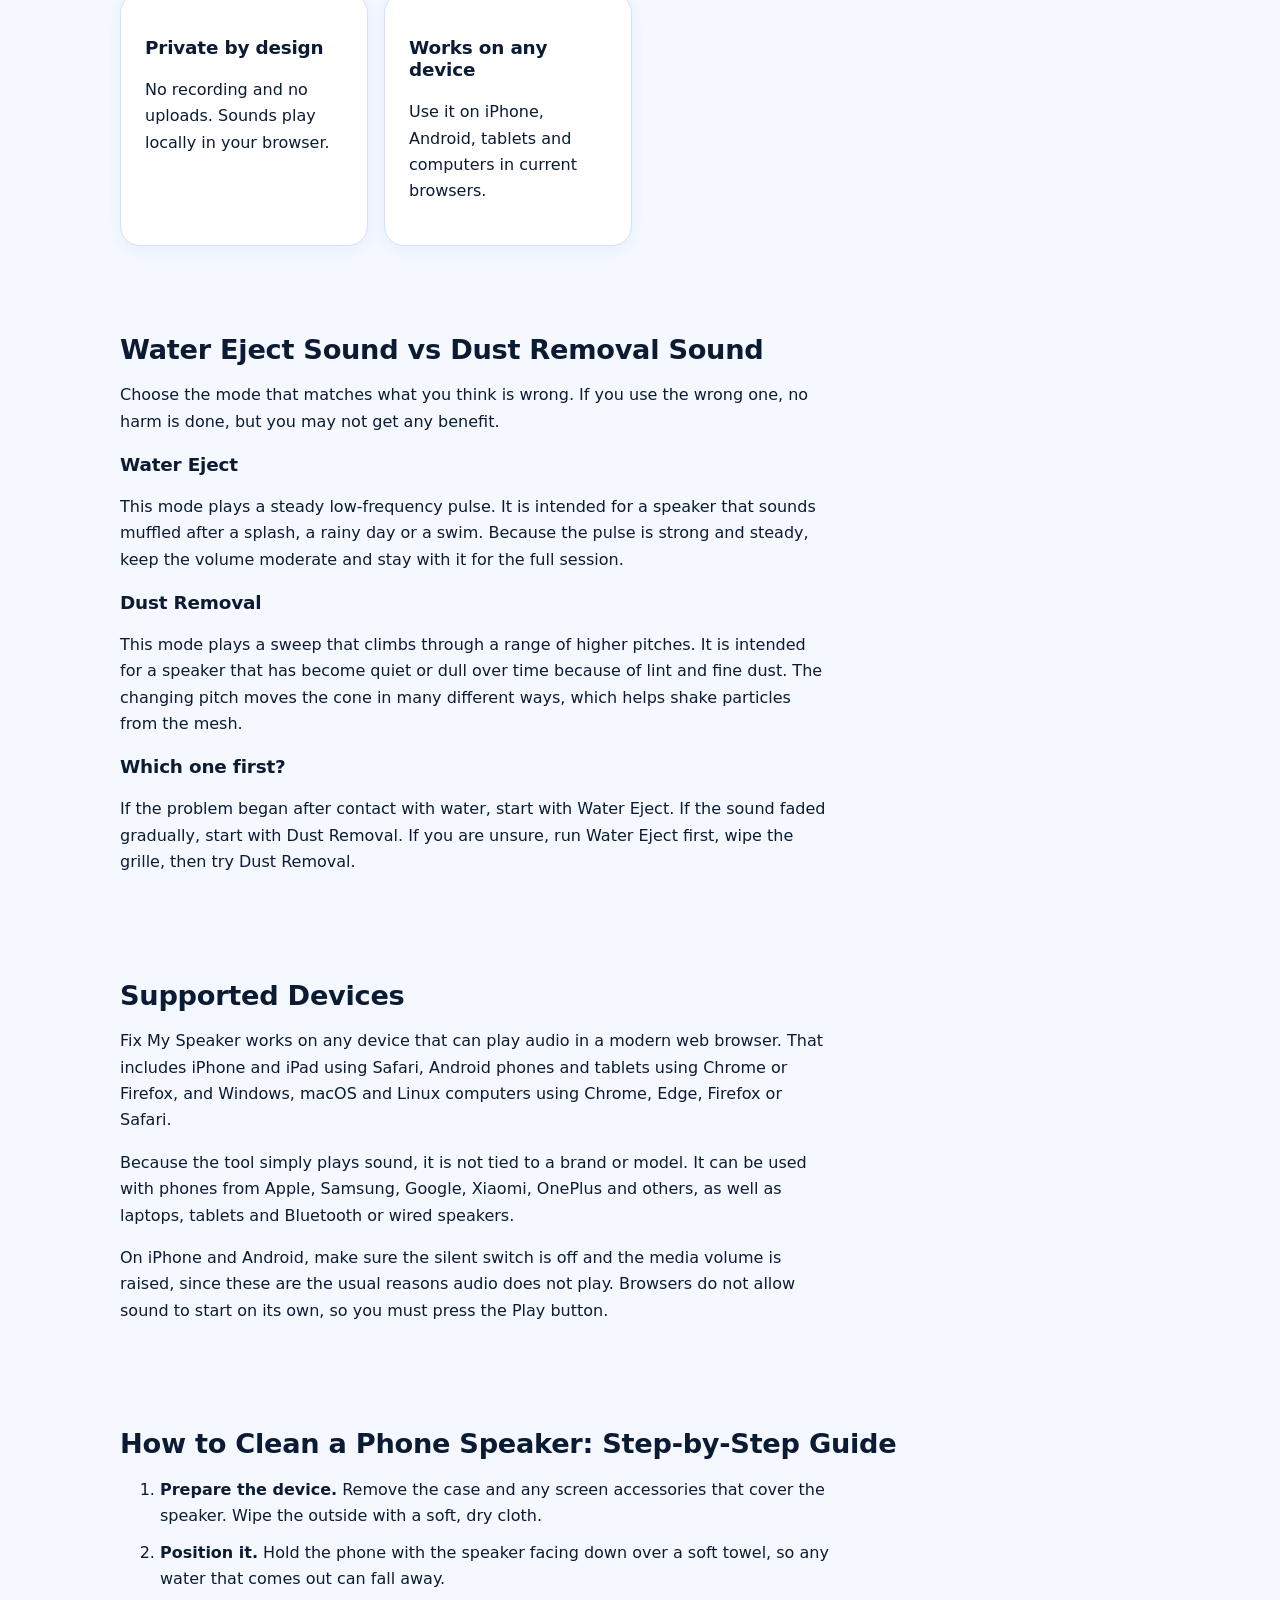
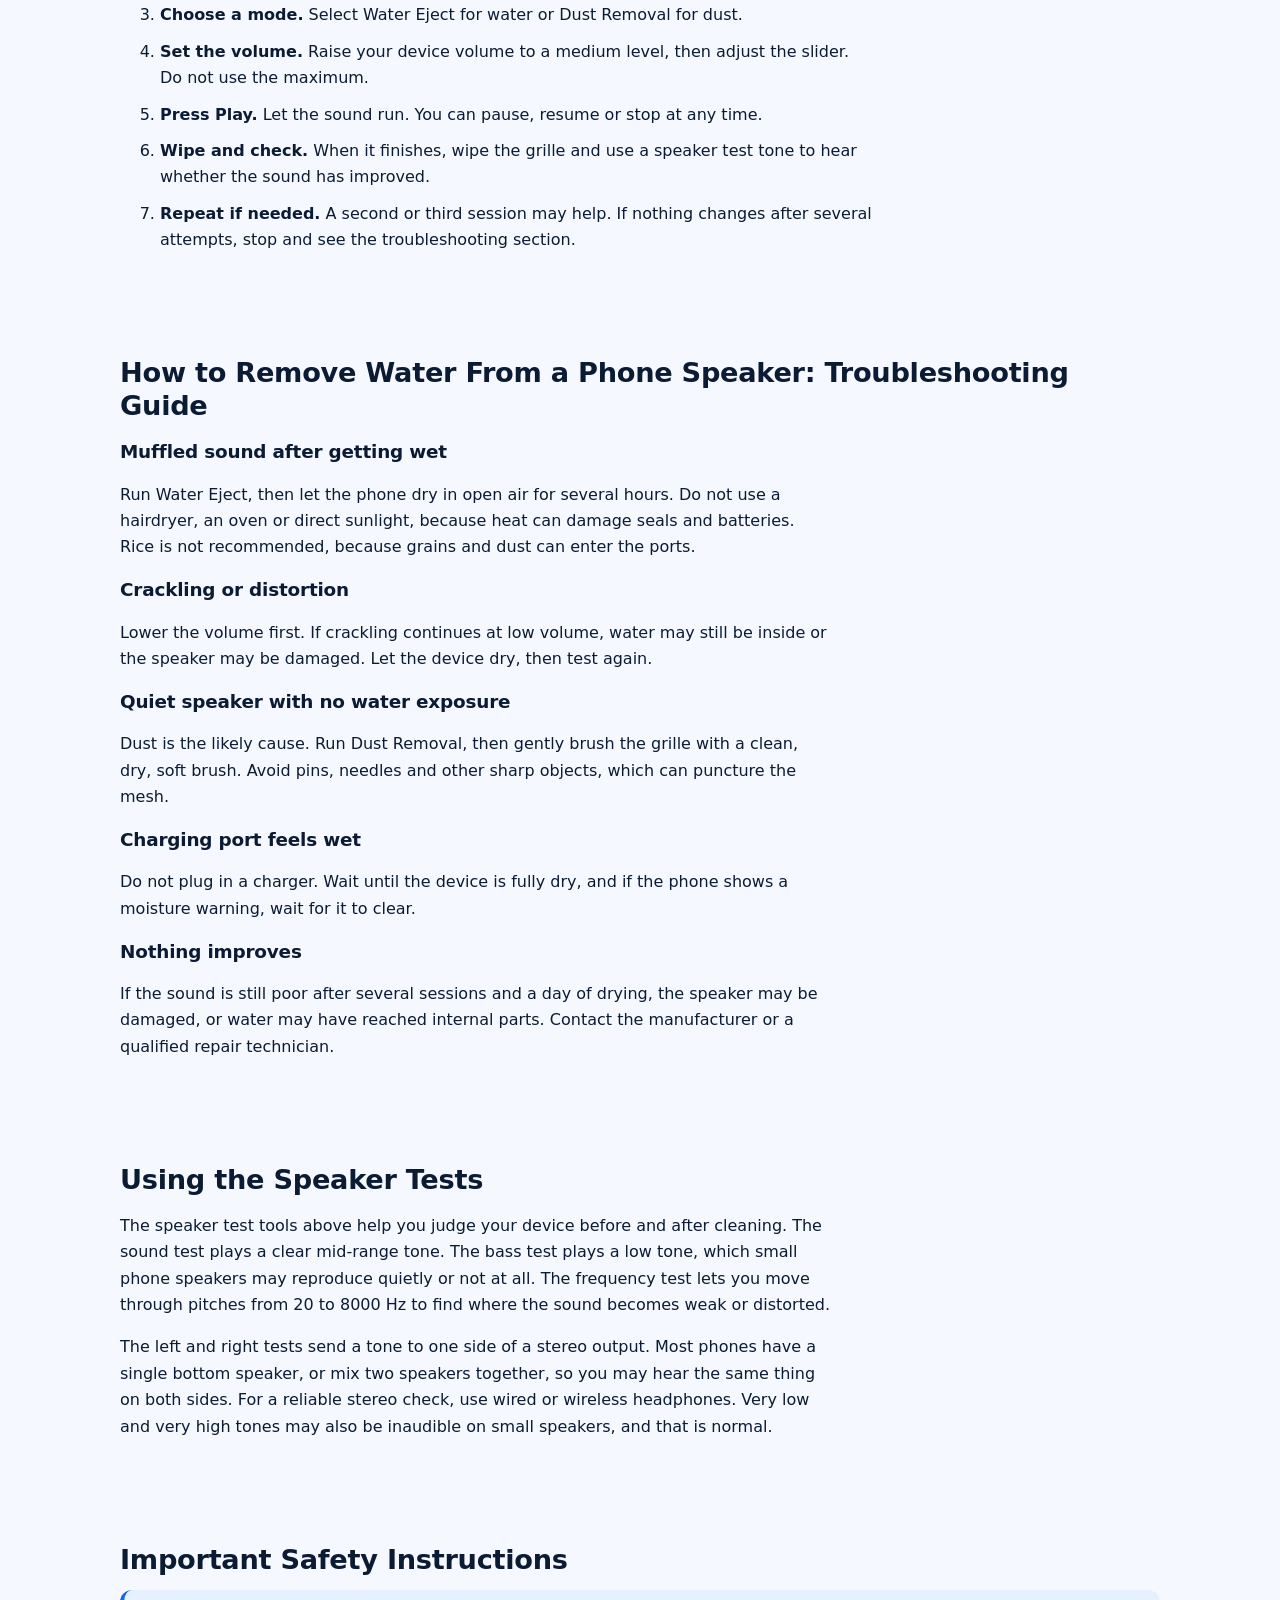
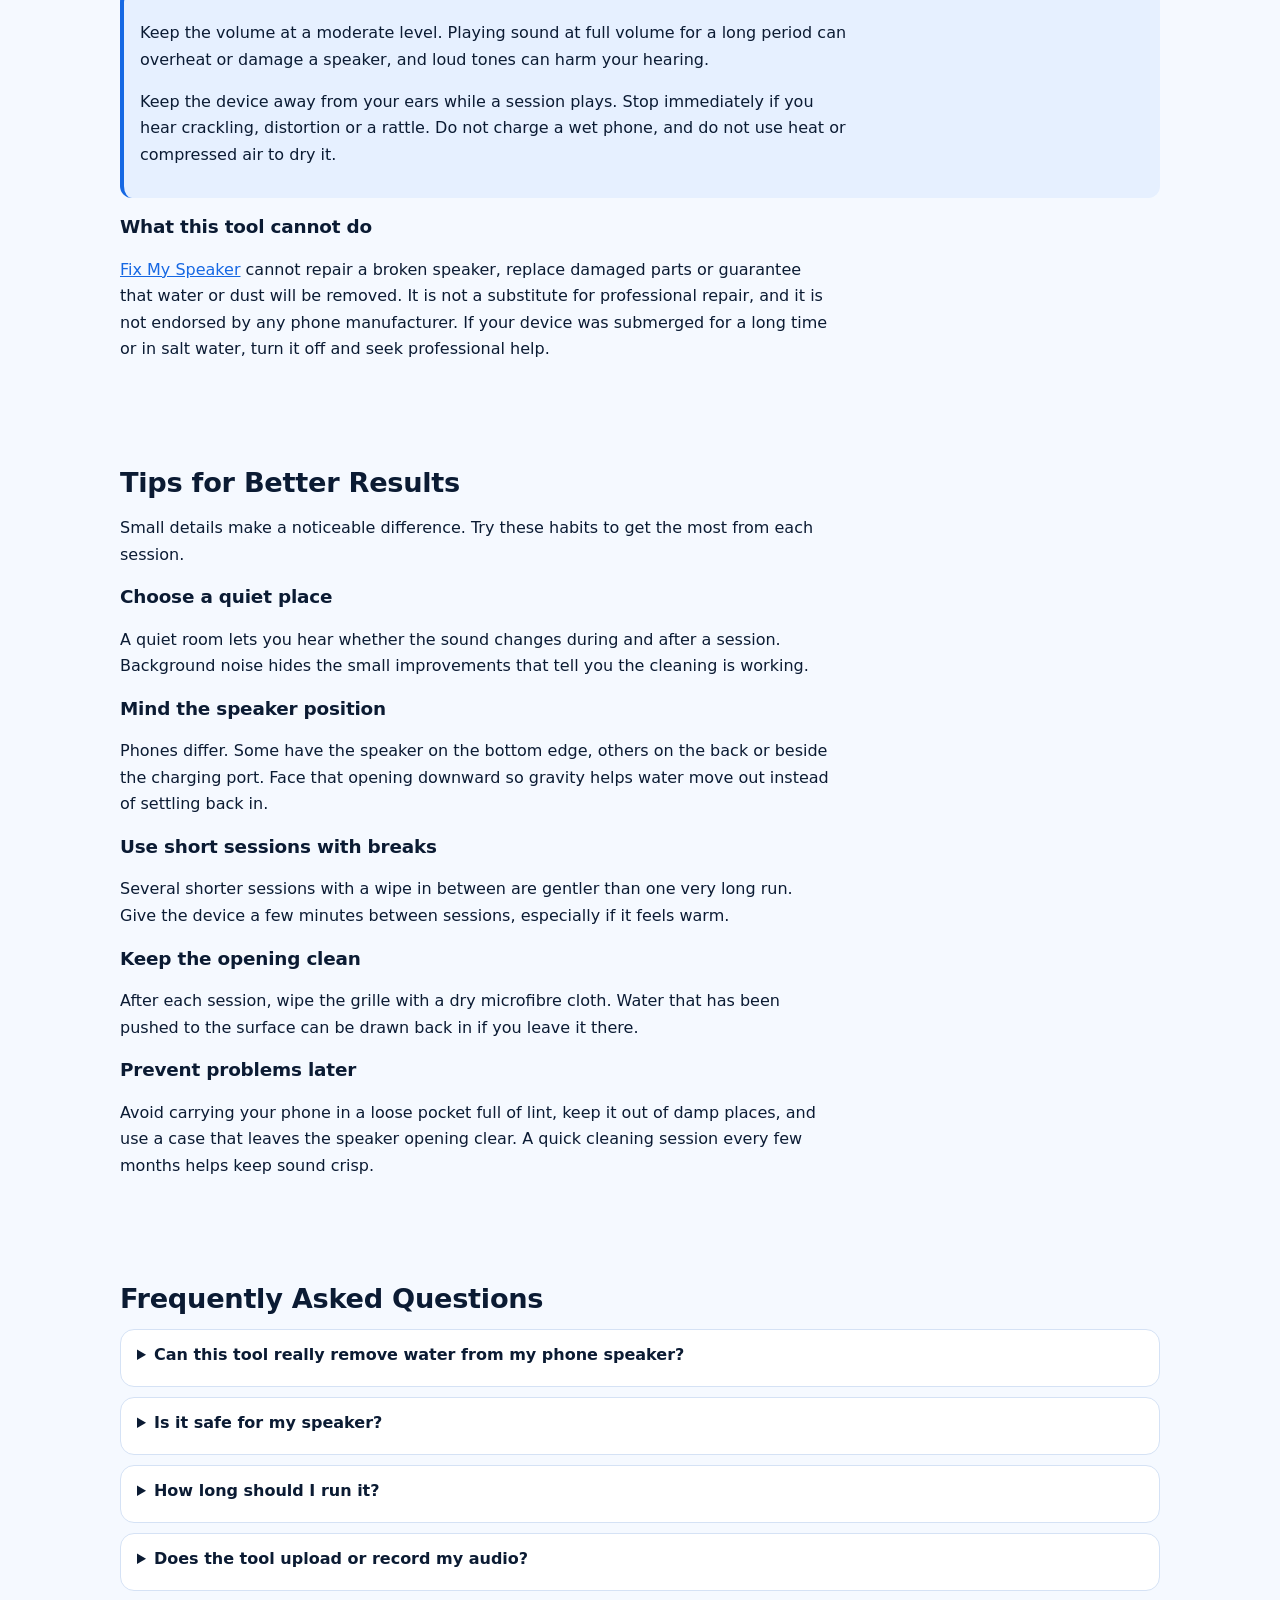
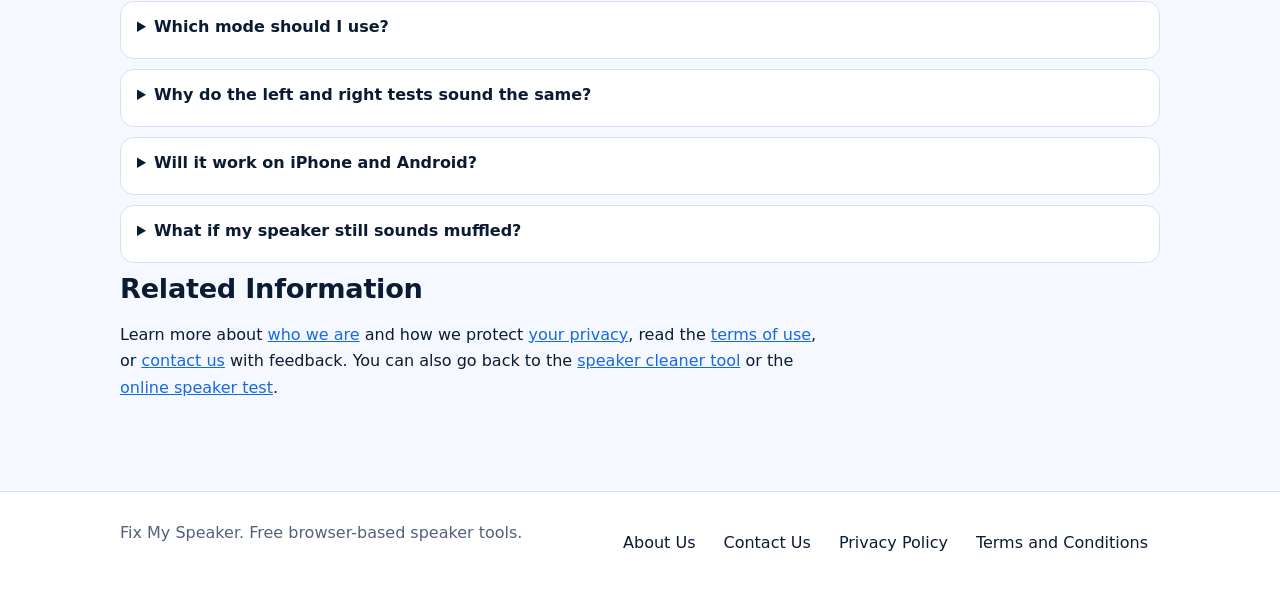
==== commit f1e5bb29: "Update index.html" ====
--- a/index.html
+++ b/index.html
@@ -4,19 +4,19 @@
 <meta property="og:type" content="website"><meta property="og:site_name" content="Fix My Speaker"><meta property="og:locale" content="en_US"><meta property="og:title" content="Fix My Speaker Online | Water Eject and Dust Removal Sound"><meta property="og:description" content="Fix My Speaker is a free online speaker cleaner. Play water eject and dust removal sounds, clean your phone speaker and run speaker tests in your browser."><meta property="og:url" content="https://fixmyspeakercleaner.com.in/">
 <meta property="og:image" content="https://fixmyspeakercleaner.com.in/og-image.png"><meta property="og:image:width" content="1200"><meta property="og:image:height" content="630"><meta property="og:image:alt" content="Fix My Speaker logo with the text Water Eject and Dust Removal Sound">
 <meta name="twitter:card" content="summary_large_image"><meta name="twitter:title" content="Fix My Speaker Online | Water Eject and Dust Removal Sound"><meta name="twitter:description" content="Fix My Speaker is a free online speaker cleaner. Play water eject and dust removal sounds, clean your phone speaker and run speaker tests in your browser."><meta name="twitter:image" content="https://fixmyspeakercleaner.com.in/og-image.png"><meta name="twitter:image:alt" content="Fix My Speaker logo with the text Water Eject and Dust Removal Sound">
-<link rel="icon" href="/favicon.ico" sizes="any"><link rel="icon" type="image/png" sizes="32x32" href="/favicon-32.png"><link rel="icon" type="image/png" sizes="16x16" href="/favicon-16.png"><link rel="apple-touch-icon" href="/apple-touch-icon.png"><link rel="manifest" href="/manifest.webmanifest">
-<link rel="stylesheet" href="/style.css">
+<link rel="icon" href="favicon.ico?v=2" sizes="any"><link rel="icon" type="image/png" sizes="48x48" href="favicon-48.png?v=2"><link rel="icon" type="image/png" sizes="32x32" href="favicon-32.png?v=2"><link rel="icon" type="image/png" sizes="16x16" href="favicon-16.png?v=2"><link rel="apple-touch-icon" sizes="180x180" href="apple-touch-icon.png?v=2"><link rel="manifest" href="manifest.webmanifest">
+<link rel="stylesheet" href="style.css">
 <script type="application/ld+json">[{"@context": "https://schema.org", "@type": "WebSite", "@id": "https://fixmyspeakercleaner.com.in/#website", "name": "Fix My Speaker", "alternateName": "Fix My Speaker Online", "url": "https://fixmyspeakercleaner.com.in/", "inLanguage": "en", "publisher": {"@id": "https://fixmyspeakercleaner.com.in/#org"}}, {"@type": "Organization", "@id": "https://fixmyspeakercleaner.com.in/#org", "name": "Fix My Speaker", "url": "https://fixmyspeakercleaner.com.in/", "logo": {"@type": "ImageObject", "url": "https://fixmyspeakercleaner.com.in/icon-512.png", "width": 512, "height": 512}, "@context": "https://schema.org"}, {"@context": "https://schema.org", "@type": "WebPage", "@id": "https://fixmyspeakercleaner.com.in/#webpage", "url": "https://fixmyspeakercleaner.com.in/", "name": "Fix My Speaker Online | Water Eject and Dust Removal Sound", "description": "Fix My Speaker is a free online speaker cleaner. Play water eject and dust removal sounds, clean your phone speaker and run speaker tests in your browser.", "inLanguage": "en", "isPartOf": {"@id": "https://fixmyspeakercleaner.com.in/#website"}, "publisher": {"@id": "https://fixmyspeakercleaner.com.in/#org"}, "primaryImageOfPage": {"@type": "ImageObject", "url": "https://fixmyspeakercleaner.com.in/og-image.png", "width": 1200, "height": 630}, "datePublished": "2026-10-30", "dateModified": "2026-10-30"}, {"@context": "https://schema.org", "@type": "WebApplication", "name": "Fix My Speaker Speaker Cleaner", "url": "https://fixmyspeakercleaner.com.in/", "applicationCategory": "UtilitiesApplication", "operatingSystem": "Any (web browser)", "browserRequirements": "Requires a modern browser with HTML5 audio", "description": "Online speaker cleaner with water eject and dust removal sounds and speaker tests.", "inLanguage": "en", "isAccessibleForFree": true, "offers": {"@type": "Offer", "price": "0", "priceCurrency": "USD"}, "publisher": {"@id": "https://fixmyspeakercleaner.com.in/#org"}}]</script></head><body>
 <a class="skip" href="#main">Skip to main content</a>
-<header><div class="w"><a class="logo" href="/"><img src="/logo-72.png" width="36" height="36" alt="Fix My Speaker logo, a speaker icon with sound waves"><span>Fix My Speaker</span></a><nav aria-label="Main"><a href="/" aria-current="page">Home</a><a href="/#fix-my-speaker">Fix My Speaker</a><a href="/#speaker-test">Speaker Test</a><a href="/about-us.html">About Us</a><a href="/contact-us.html">Contact Us</a></nav></div></header>
+<header><div class="w"><a class="logo" href="index.html"><img src="logo-72.png" width="36" height="36" alt="Fix My Speaker logo, a speaker icon with sound waves"><span>Fix My Speaker</span></a><nav aria-label="Main"><a href="index.html" aria-current="page">Home</a><a href="index.html#fix-my-speaker">Fix My Speaker</a><a href="index.html#speaker-test">Speaker Test</a><a href="about-us.html">About Us</a><a href="contact-us.html">Contact Us</a></nav></div></header>
 <main id="main"><section><div class="w"><h1>Fix My Speaker Online</h1>
 <p class="mut" style="font-size:1.15rem">Play a water eject sound or a dust removal sound through your phone or computer speaker. Free, in your browser, no installation.</p></div></section>
-<section id="fix-my-speaker"><div class="w"><div class="card" id="tool">
+<section id="fix-my-speaker"><div class="w"><div class="card" id="tool"><noscript><p class="note">JavaScript is required to play the cleaning sounds. Please enable it in your browser.</p></noscript>
 <h2>Phone Speaker Cleaner Tool</h2>
 <div class="tabs" role="tablist" aria-label="Cleaning mode"><button class="tab" role="tab" data-mode="water" aria-selected="true">Water Eject</button><button class="tab" role="tab" data-mode="dust" aria-selected="false">Dust Removal</button></div>
 <div id="stbox" class="status" aria-live="polite"><span class="dot"></span><span id="st">Ready</span></div>
 <p class="mut" style="margin:6px 0 14px">Active mode: <strong id="modename">Water Eject</strong></p>
-<div class="bar" id="bar" role="progressbar" aria-label="Playback progress"><i></i></div>
+<div class="bar" id="bar" role="progressbar" aria-label="Playback progress" aria-valuemin="0" aria-valuemax="100" aria-valuenow="0"><i></i></div>
 <div class="times"><span id="cur">0:00</span><span id="rem">-0:00</span><span id="tot">0:00</span></div>
 <div class="ctrls"><button class="primary" id="play">Play</button><button id="pause" disabled>Pause</button><button id="resume" disabled>Resume</button><button id="stop" disabled>Stop</button></div>
 <label for="vol">Volume</label><input id="vol" type="range" min="0" max="100" value="80">
@@ -25,7 +25,7 @@
 </div></div></section>
 <section id="speaker-test"><div class="w"><h2>Speaker Test Online: Sound, Bass and Frequency Test</h2>
 <div class="card"><p class="mut">Tones are generated in your browser and stop automatically after 8 seconds.</p>
-<div class="ctrls"><button data-t="s" data-f="440">Sound Test</button><button data-t="l" data-f="440" data-p="-1">Left Speaker</button><button data-t="r" data-f="440" data-p="1">Right Speaker</button><button data-t="st" data-f="440">Stereo</button><button data-t="b" data-f="60">Bass</button><button data-t="freq">Frequency</button></div>
+<div class="ctrls"><button aria-pressed="false" data-t="s" data-f="440">Sound Test</button><button aria-pressed="false" data-t="l" data-f="440" data-p="-1">Left Speaker</button><button aria-pressed="false" data-t="r" data-f="440" data-p="1">Right Speaker</button><button aria-pressed="false" data-t="st" data-f="440">Stereo</button><button aria-pressed="false" data-t="b" data-f="60">Bass</button><button aria-pressed="false" data-t="freq">Frequency</button></div>
 <label for="fq">Frequency: <span id="fqv">1000 Hz</span></label><input id="fq" type="range" min="20" max="8000" value="1000">
 <label for="tvol">Test volume</label><input id="tvol" type="range" min="0" max="100" value="40">
 <div class="ctrls"><button id="tstop">Stop test</button></div><p id="tstat" class="mut" aria-live="polite">Stopped</p><p id="terr" class="msg err"></p>
@@ -76,7 +76,7 @@
 <section><div class="w"><h2>Important Safety Instructions</h2>
 <div class="note"><p>Keep the volume at a moderate level. Playing sound at full volume for a long period can overheat or damage a speaker, and loud tones can harm your hearing.</p>
 <p>Keep the device away from your ears while a session plays. Stop immediately if you hear crackling, distortion or a rattle. Do not charge a wet phone, and do not use heat or compressed air to dry it.</p></div>
-<h3>What this tool cannot do</h3><p>Fix My Speaker cannot repair a broken speaker, replace damaged parts or guarantee that water or dust will be removed. It is not a substitute for professional repair, and it is not endorsed by any phone manufacturer. If your device was submerged for a long time or in salt water, turn it off and seek professional help.</p></div></section>
+<h3>What this tool cannot do</h3><p><a href="https://fixmyspeakercleaner.com.in/">Fix My Speaker</a> cannot repair a broken speaker, replace damaged parts or guarantee that water or dust will be removed. It is not a substitute for professional repair, and it is not endorsed by any phone manufacturer. If your device was submerged for a long time or in salt water, turn it off and seek professional help.</p></div></section>
 <section><div class="w"><h2>Tips for Better Results</h2>
 <p>Small details make a noticeable difference. Try these habits to get the most from each session.</p>
 <h3>Choose a quiet place</h3><p>A quiet room lets you hear whether the sound changes during and after a session. Background noise hides the small improvements that tell you the cleaning is working.</p>
@@ -85,8 +85,8 @@
 <h3>Keep the opening clean</h3><p>After each session, wipe the grille with a dry microfibre cloth. Water that has been pushed to the surface can be drawn back in if you leave it there.</p>
 <h3>Prevent problems later</h3><p>Avoid carrying your phone in a loose pocket full of lint, keep it out of damp places, and use a case that leaves the speaker opening clear. A quick cleaning session every few months helps keep sound crisp.</p></div></section>
 <section><div class="w"><h2>Frequently Asked Questions</h2><details><summary>Can this tool really remove water from my phone speaker?</summary><p>It plays a low-frequency sound that makes the speaker cone vibrate, which can help push out water near the grille. It cannot guarantee results or repair damaged hardware.</p></details><details><summary>Is it safe for my speaker?</summary><p>Use a moderate volume and stop if you hear crackling or distortion. Avoid maximum volume and long sessions.</p></details><details><summary>How long should I run it?</summary><p>Run a full session of about one minute, wipe the grille, then repeat two or three times if needed.</p></details><details><summary>Does the tool upload or record my audio?</summary><p>No. The sounds play in your browser. Nothing is recorded or sent from your device.</p></details><details><summary>Which mode should I use?</summary><p>Use Water Eject after water exposure and Dust Removal when the sound has gradually become quiet or dull.</p></details><details><summary>Why do the left and right tests sound the same?</summary><p>Most phones have one speaker or mix channels. Use headphones for a reliable stereo test.</p></details><details><summary>Will it work on iPhone and Android?</summary><p>Yes. It works in current Safari, Chrome, Firefox and Edge. Turn off silent mode and raise the media volume first.</p></details><details><summary>What if my speaker still sounds muffled?</summary><p>Let the phone dry in open air without heat, then contact the manufacturer or a repair technician if the problem continues.</p></details>
-<h2>Related Information</h2><p>Learn more about <a href="/about-us.html">who we are</a> and how we protect <a href="/privacy-policy.html">your privacy</a>, read the <a href="/terms-and-conditions.html">terms of use</a>, or <a href="/contact-us.html">contact us</a> with feedback. You can also go back to the <a href="#fix-my-speaker">speaker cleaner tool</a> or the <a href="#speaker-test">online speaker test</a>.</p></div></section>
+<h2>Related Information</h2><p>Learn more about <a href="about-us.html">who we are</a> and how we protect <a href="privacy-policy.html">your privacy</a>, read the <a href="terms-and-conditions.html">terms of use</a>, or <a href="contact-us.html">contact us</a> with feedback. You can also go back to the <a href="#fix-my-speaker">speaker cleaner tool</a> or the <a href="#speaker-test">online speaker test</a>.</p></div></section>
 
 <script type="application/ld+json">{"@context": "https://schema.org", "@type": "FAQPage", "mainEntity": [{"@type": "Question", "name": "Can this tool really remove water from my phone speaker?", "acceptedAnswer": {"@type": "Answer", "text": "It plays a low-frequency sound that makes the speaker cone vibrate, which can help push out water near the grille. It cannot guarantee results or repair damaged hardware."}}, {"@type": "Question", "name": "Is it safe for my speaker?", "acceptedAnswer": {"@type": "Answer", "text": "Use a moderate volume and stop if you hear crackling or distortion. Avoid maximum volume and long sessions."}}, {"@type": "Question", "name": "How long should I run it?", "acceptedAnswer": {"@type": "Answer", "text": "Run a full session of about one minute, wipe the grille, then repeat two or three times if needed."}}, {"@type": "Question", "name": "Does the tool upload or record my audio?", "acceptedAnswer": {"@type": "Answer", "text": "No. The sounds play in your browser. Nothing is recorded or sent from your device."}}, {"@type": "Question", "name": "Which mode should I use?", "acceptedAnswer": {"@type": "Answer", "text": "Use Water Eject after water exposure and Dust Removal when the sound has gradually become quiet or dull."}}, {"@type": "Question", "name": "Why do the left and right tests sound the same?", "acceptedAnswer": {"@type": "Answer", "text": "Most phones have one speaker or mix channels. Use headphones for a reliable stereo test."}}, {"@type": "Question", "name": "Will it work on iPhone and Android?", "acceptedAnswer": {"@type": "Answer", "text": "Yes. It works in current Safari, Chrome, Firefox and Edge. Turn off silent mode and raise the media volume first."}}, {"@type": "Question", "name": "What if my speaker still sounds muffled?", "acceptedAnswer": {"@type": "Answer", "text": "Let the phone dry in open air without heat, then contact the manufacturer or a repair technician if the problem continues."}}]}</script></main>
-<footer><div class="w"><span class="mut">Fix My Speaker. Free browser-based speaker tools.</span><nav aria-label="Footer"><a href="/about-us.html">About Us</a><a href="/contact-us.html">Contact Us</a><a href="/privacy-policy.html">Privacy Policy</a><a href="/terms-and-conditions.html">Terms and Conditions</a></nav></div></footer>
-<script src="/app.js" defer></script></body></html>+<footer><div class="w"><span class="mut">Fix My Speaker. Free browser-based speaker tools.</span><nav aria-label="Footer"><a href="about-us.html">About Us</a><a href="contact-us.html">Contact Us</a><a href="privacy-policy.html">Privacy Policy</a><a href="terms-and-conditions.html">Terms and Conditions</a></nav></div></footer>
+<script src="app.js" defer></script></body></html>
